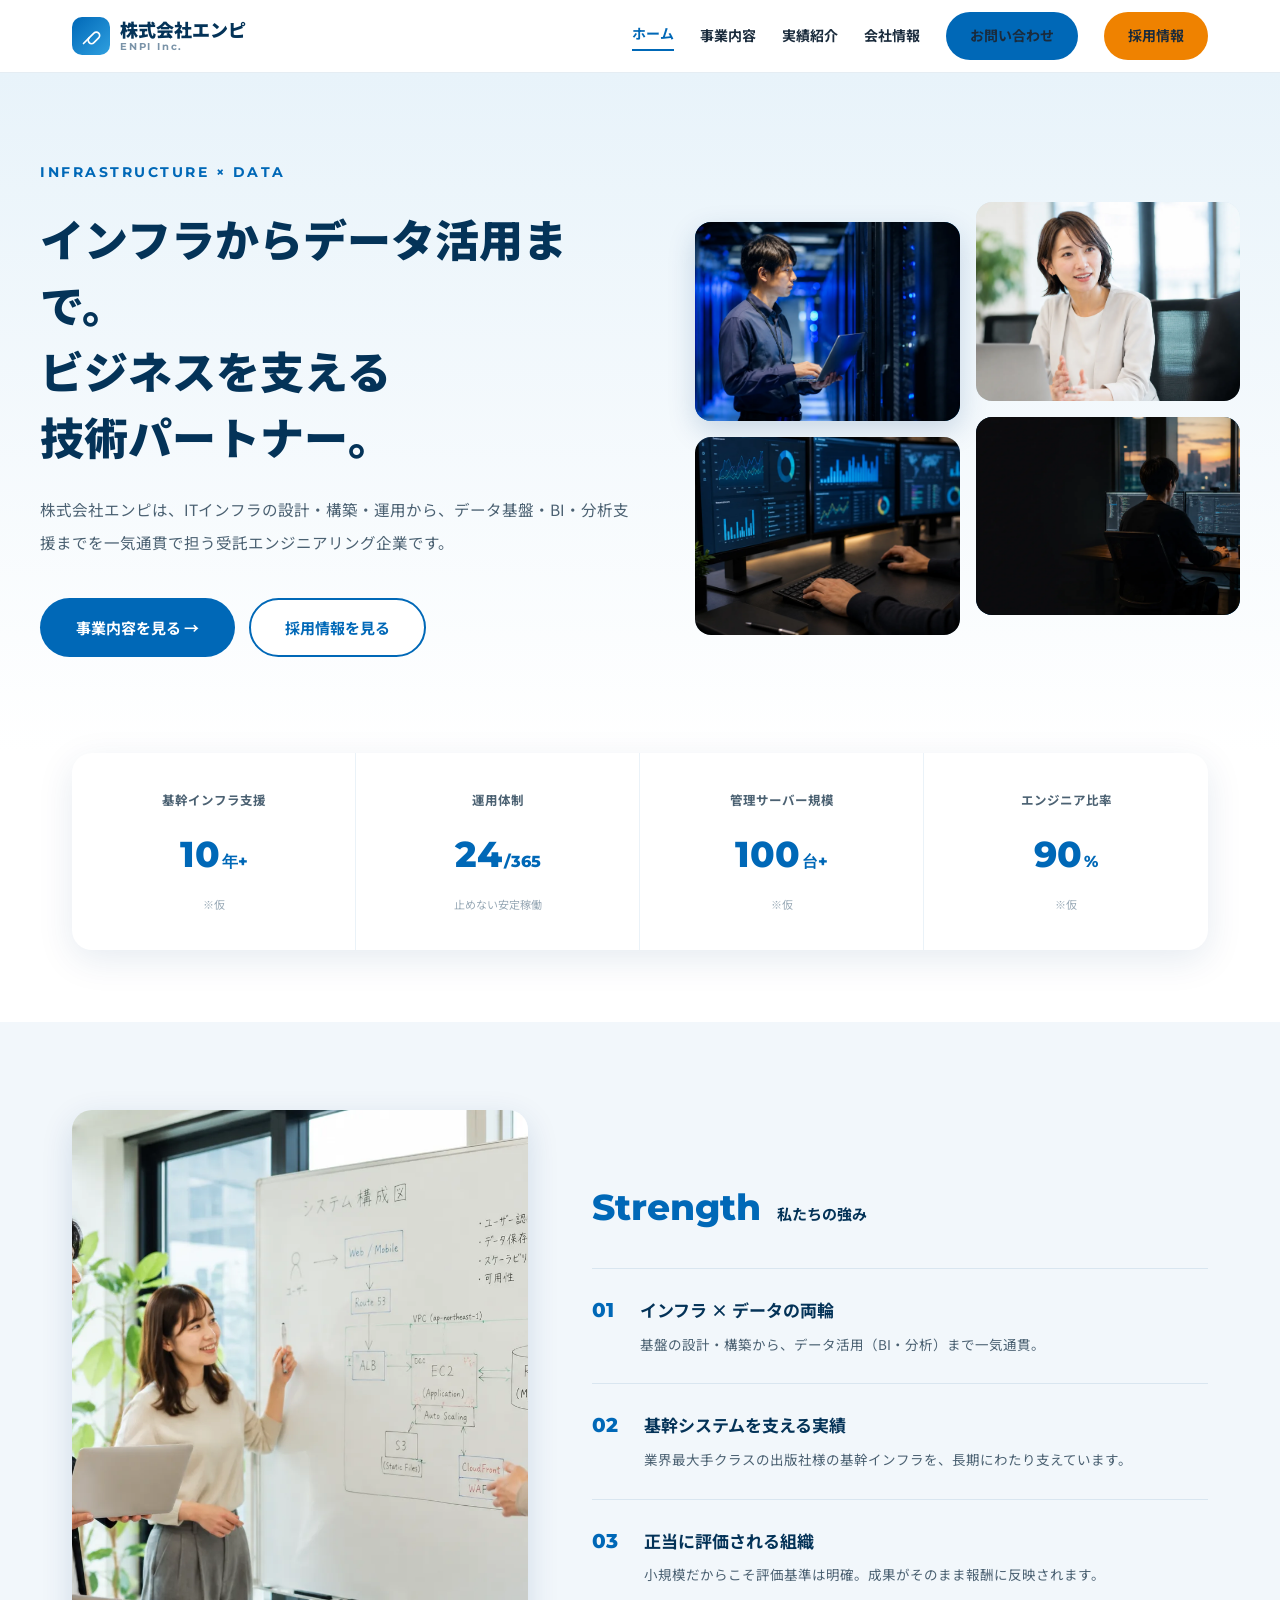
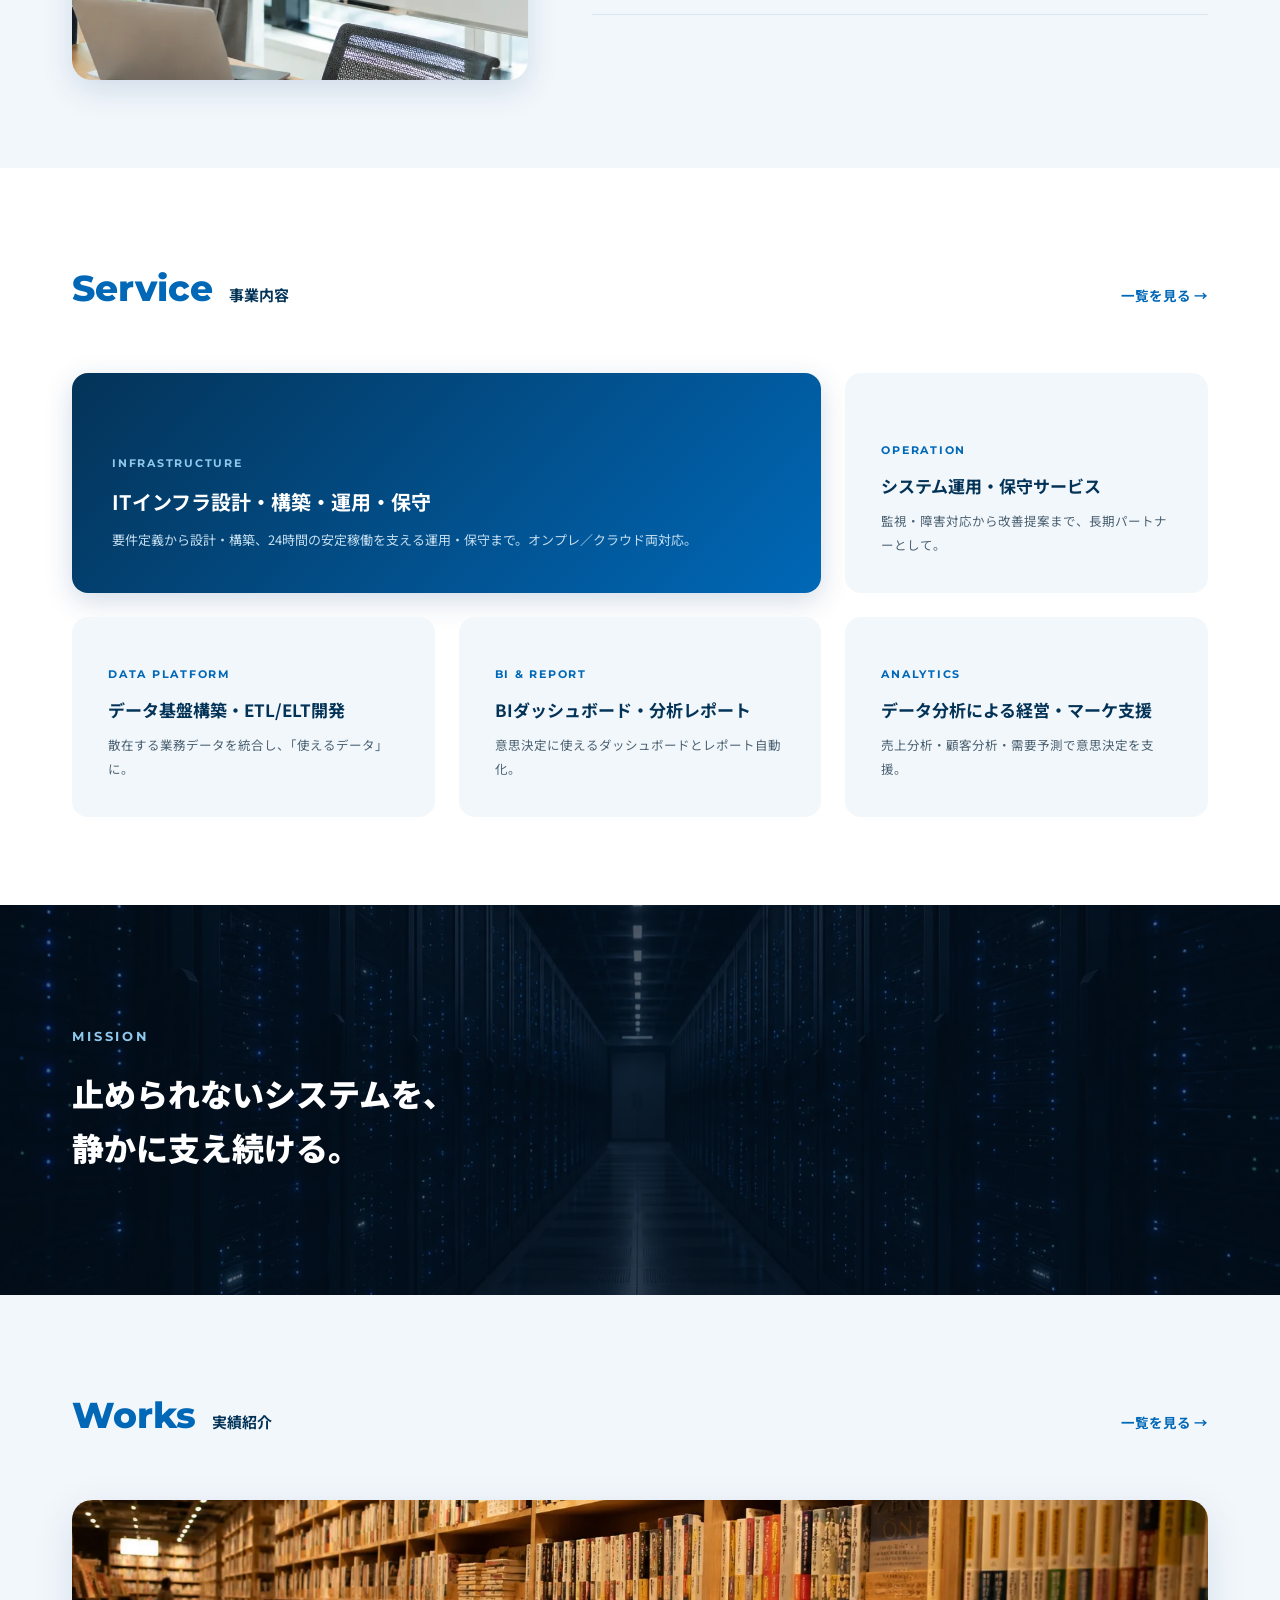
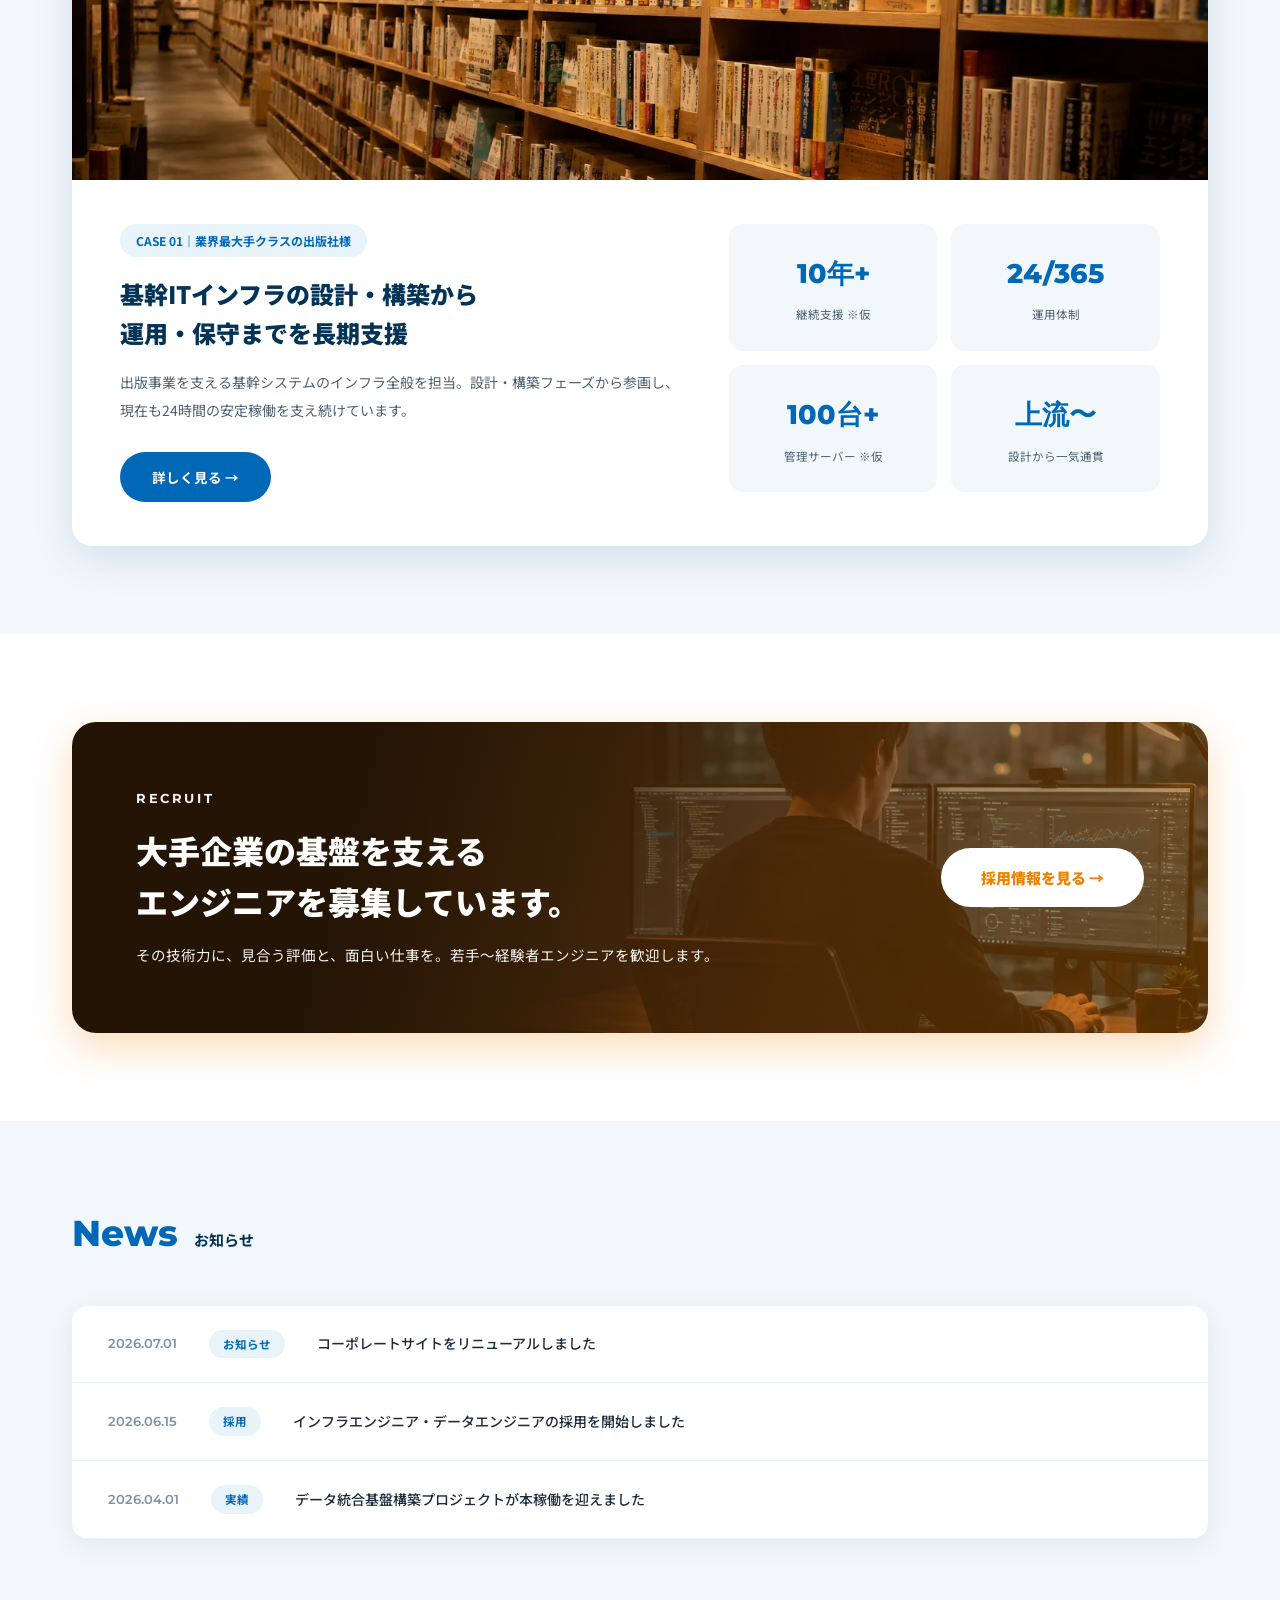
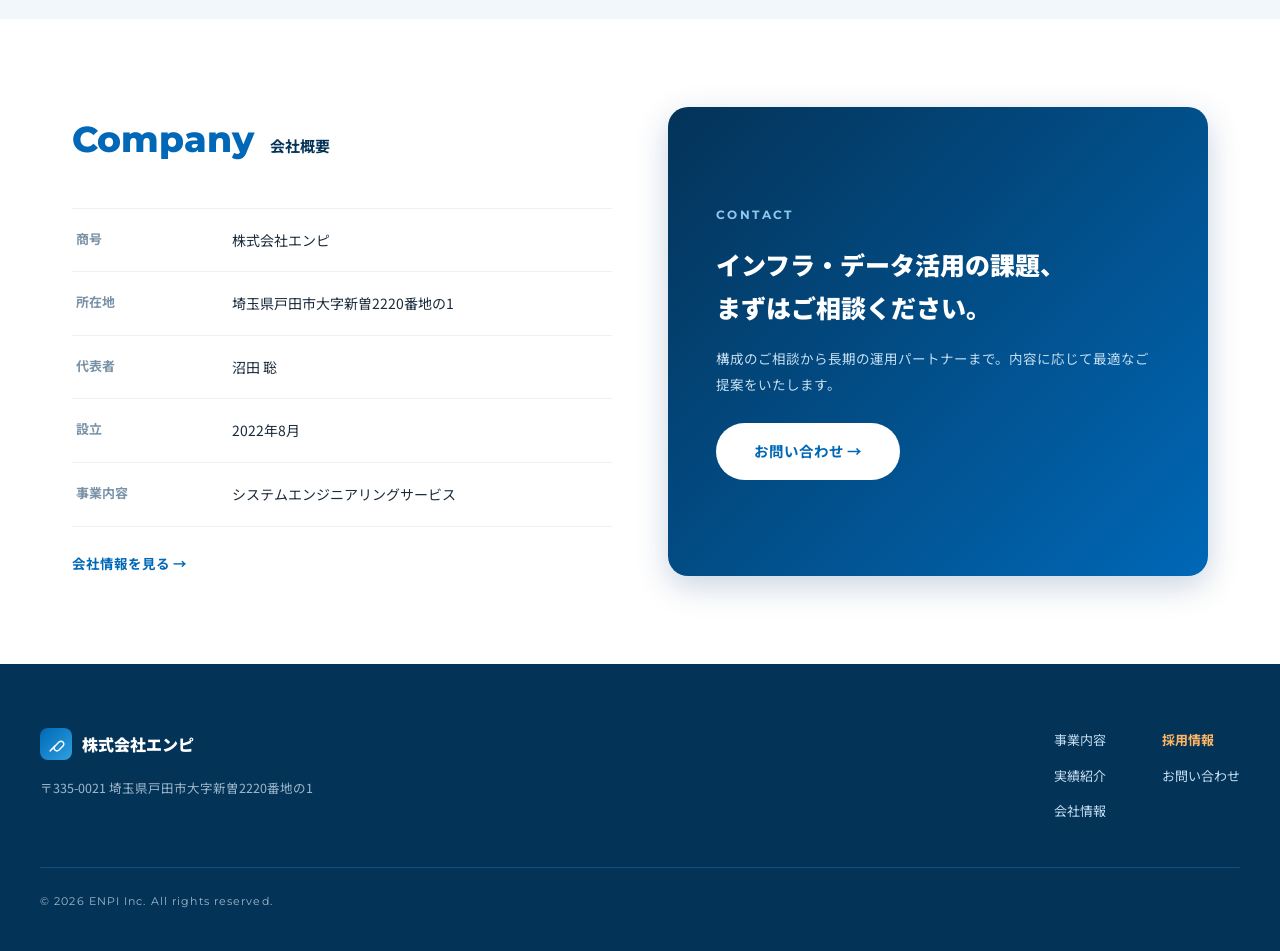
==== index.html @ b6f7d5bb "Add files via upload" ====
<!DOCTYPE html>
<html lang="ja">
<head>
<meta charset="UTF-8">
<meta name="viewport" content="width=device-width, initial-scale=1">
<title>株式会社エンピ｜インフラからデータ活用まで。ビジネスを支える技術パートナー</title>
<meta name="description" content="株式会社エンピは、ITインフラの設計・構築・運用から、データ基盤・BI・分析支援までを一気通貫で担う受託エンジニアリング企業です。">
<link rel="preconnect" href="https://fonts.googleapis.com"><link rel="preconnect" href="https://fonts.gstatic.com" crossorigin>
<link href="https://fonts.googleapis.com/css2?family=Noto+Sans+JP:wght@400;500;700;900&family=Montserrat:wght@600;700;800&display=swap" rel="stylesheet">
<link rel="stylesheet" href="css/style.css">
</head>
<body>

<header class="site-header">
  <div class="container inner">
    <a class="brand" href="index.html">
      <span class="brand-mark"><svg viewBox="0 0 24 24" width="20" height="20" fill="none" stroke="currentColor" stroke-width="2" stroke-linecap="round" stroke-linejoin="round"><path d="M3 21l7-7"/><path d="M10 14l5.5-5.5a4 4 0 0 1 5.7 5.7L15.5 19.9a4 4 0 0 1-5.7-5.7z"/></svg></span>
      <span class="brand-name"><b>株式会社エンピ</b><small>ENPI Inc.</small></span>
    </a>
    <button class="nav-toggle" aria-label="メニュー"><svg viewBox="0 0 24 24" width="26" height="26" fill="none" stroke="currentColor" stroke-width="2" stroke-linecap="round"><path d="M4 7h16M4 12h16M4 17h16"/></svg></button>
    <nav class="gnav">
      <a class="is-current" href="index.html">ホーム</a>
      <a href="services.html">事業内容</a>
      <a href="works.html">実績紹介</a>
      <a href="company.html">会社情報</a>
      <a class="btn btn-blue" href="contact.html">お問い合わせ</a>
      <a class="btn btn-orange" href="recruit.html">採用情報</a>
    </nav>
  </div>
</header>

<section class="hero">
  <div class="container inner">
    <div>
      <p class="kicker">INFRASTRUCTURE × DATA</p>
      <h1>インフラからデータ活用まで。<br>ビジネスを支える<br>技術パートナー。</h1>
      <p class="lead">株式会社エンピは、ITインフラの設計・構築・運用から、データ基盤・BI・分析支援までを一気通貫で担う受託エンジニアリング企業です。</p>
      <div class="cta">
        <a class="btn btn-blue btn-lg" href="services.html">事業内容を見る →</a>
        <a class="btn btn-outline" href="recruit.html">採用情報を見る</a>
      </div>
    </div>
    <div class="hero-photos">
      <div class="ph ph-blue"><img src="asset/hero-infra.webp" alt="サーバールームでラックを点検するエンジニア"></div>
      <div class="ph ph-sky"><img src="asset/member-2.webp" alt="会議室で打ち合わせをするエンジニア"></div>
      <div class="ph ph-sky"><img src="asset/project-bi.webp" alt="複数モニターに表示されたBIダッシュボード"></div>
      <div class="ph ph-navy"><img src="asset/office-evening.webp" alt="夕方のオフィスで作業するエンジニア"></div>
    </div>
  </div>
</section>

<section style="padding-bottom:72px">
  <div class="container">
    <div class="stats-bar reveal">
      <div><p class="label">基幹インフラ支援</p><p class="value">10<small>年+</small></p><p class="sub">※仮</p></div>
      <div><p class="label">運用体制</p><p class="value">24<small>/365</small></p><p class="sub">止めない安定稼働</p></div>
      <div><p class="label">管理サーバー規模</p><p class="value">100<small>台+</small></p><p class="sub">※仮</p></div>
      <div><p class="label">エンジニア比率</p><p class="value">90<small>%</small></p><p class="sub">※仮</p></div>
    </div>
  </div>
</section>

<section class="sec sec-alt">
  <div class="container">
    <div class="strength-grid">
      <figure class="strength-photo reveal"><img src="asset/team-whiteboard.webp" alt="ホワイトボードの前でシステム構成を議論するエンジニアチーム"></figure>
      <div>
        <div class="sec-head"><span class="en">Strength</span><span class="ja">私たちの強み</span></div>
        <div class="strength-list">
          <div class="item reveal">
            <span class="n">01</span>
            <div><h3>インフラ × データの両輪</h3><p>基盤の設計・構築から、データ活用（BI・分析）まで一気通貫。</p></div>
          </div>
          <div class="item reveal">
            <span class="n">02</span>
            <div><h3>基幹システムを支える実績</h3><p>業界最大手クラスの出版社様の基幹インフラを、長期にわたり支えています。</p></div>
          </div>
          <div class="item reveal">
            <span class="n">03</span>
            <div><h3>正当に評価される組織</h3><p>小規模だからこそ評価基準は明確。成果がそのまま報酬に反映されます。</p></div>
          </div>
        </div>
      </div>
    </div>
  </div>
</section>

<section class="sec">
  <div class="container">
    <div class="sec-head-row">
      <div class="sec-head"><span class="en">Service</span><span class="ja">事業内容</span></div>
      <a class="more-link" href="services.html">一覧を見る →</a>
    </div>
    <div class="svc-tiles">
      <a class="svc-tile is-primary reveal" href="services.html#infra">
        <p class="en">INFRASTRUCTURE</p>
        <p class="ttl">ITインフラ設計・構築・運用・保守</p>
        <p class="desc">要件定義から設計・構築、24時間の安定稼働を支える運用・保守まで。オンプレ／クラウド両対応。</p>
      </a>
      <a class="svc-tile reveal" href="services.html#operation">
        <p class="en">OPERATION</p>
        <p class="ttl">システム運用・保守サービス</p>
        <p class="desc">監視・障害対応から改善提案まで、長期パートナーとして。</p>
      </a>
      <a class="svc-tile reveal" href="services.html#data">
        <p class="en">DATA PLATFORM</p>
        <p class="ttl">データ基盤構築・ETL/ELT開発</p>
        <p class="desc">散在する業務データを統合し、「使えるデータ」に。</p>
      </a>
      <a class="svc-tile reveal" href="services.html#bi">
        <p class="en">BI &amp; REPORT</p>
        <p class="ttl">BIダッシュボード・分析レポート</p>
        <p class="desc">意思決定に使えるダッシュボードとレポート自動化。</p>
      </a>
      <a class="svc-tile reveal" href="services.html#analytics">
        <p class="en">ANALYTICS</p>
        <p class="ttl">データ分析による経営・マーケ支援</p>
        <p class="desc">売上分析・顧客分析・需要予測で意思決定を支援。</p>
      </a>
    </div>
  </div>
</section>

<section class="img-band" style="background-image:linear-gradient(rgba(3,20,38,.6),rgba(3,20,38,.6)),url(asset/band-datacenter.webp)">
  <div class="container">
    <p class="en">MISSION</p>
    <h2>止められないシステムを、<br>静かに支え続ける。</h2>
  </div>
</section>

<section class="sec sec-alt">
  <div class="container">
    <div class="sec-head-row">
      <div class="sec-head"><span class="en">Works</span><span class="ja">実績紹介</span></div>
      <a class="more-link" href="works.html">一覧を見る →</a>
    </div>
    <div class="case-hero reveal" style="border-radius:20px">
      <div class="case-media"><img src="asset/works-publisher.webp" alt="書籍が並ぶ出版倉庫の棚"></div>
      <div class="body" style="grid-template-columns:1.3fr 1fr">
        <div>
          <span class="pill" style="margin-bottom:18px">CASE 01｜業界最大手クラスの出版社様</span>
          <h3 style="font-size:24px;font-weight:900;color:var(--navy);line-height:1.6;margin:0 0 16px">基幹ITインフラの設計・構築から<br>運用・保守までを長期支援</h3>
          <p style="font-size:14px;line-height:2;color:var(--gray);margin-bottom:28px">出版事業を支える基幹システムのインフラ全般を担当。設計・構築フェーズから参画し、現在も24時間の安定稼働を支え続けています。</p>
          <a class="btn btn-blue" href="works.html" style="padding:13px 32px">詳しく見る →</a>
        </div>
        <div class="mini-stats">
          <div><p class="v">10年+</p><p class="l">継続支援 ※仮</p></div>
          <div><p class="v">24/365</p><p class="l">運用体制</p></div>
          <div><p class="v">100台+</p><p class="l">管理サーバー ※仮</p></div>
          <div><p class="v">上流〜</p><p class="l">設計から一気通貫</p></div>
        </div>
      </div>
    </div>
  </div>
</section>

<section class="sec">
  <div class="container">
    <div class="recruit-banner reveal" style="background:linear-gradient(105deg,rgba(38,21,4,.9) 25%,rgba(122,64,8,.6) 65%,rgba(239,130,0,.35)),url(asset/office-evening.webp) center/cover no-repeat">
      <div style="position:relative">
        <p class="kicker">RECRUIT</p>
        <h2>大手企業の基盤を支える<br>エンジニアを募集しています。</h2>
        <p>その技術力に、見合う評価と、面白い仕事を。若手〜経験者エンジニアを歓迎します。</p>
      </div>
      <a class="btn btn-white-orange" href="recruit.html" style="position:relative;flex-shrink:0">採用情報を見る →</a>
    </div>
  </div>
</section>

<section class="sec sec-alt" style="padding:80px 0">
  <div class="container">
    <div class="sec-head" style="margin-bottom:40px"><span class="en">News</span><span class="ja">お知らせ</span></div>
    <div class="news-list reveal">
      <div class="row"><span class="date">2026.07.01</span><span class="cat">お知らせ</span><span class="ttl">コーポレートサイトをリニューアルしました</span></div>
      <div class="row"><span class="date">2026.06.15</span><span class="cat">採用</span><span class="ttl">インフラエンジニア・データエンジニアの採用を開始しました</span></div>
      <div class="row"><span class="date">2026.04.01</span><span class="cat">実績</span><span class="ttl">データ統合基盤構築プロジェクトが本稼働を迎えました</span></div>
    </div>
  </div>
</section>

<section class="sec">
  <div class="container company-grid" style="display:grid;grid-template-columns:1fr 1fr;gap:56px">
    <div>
      <div class="sec-head" style="margin-bottom:36px"><span class="en">Company</span><span class="ja">会社概要</span></div>
      <dl class="def-table" style="margin:0">
        <div class="row"><dt>商号</dt><dd>株式会社エンピ</dd></div>
        <div class="row"><dt>所在地</dt><dd>埼玉県戸田市大字新曽2220番地の1</dd></div>
        <div class="row"><dt>代表者</dt><dd>沼田 聡</dd></div>
        <div class="row"><dt>設立</dt><dd>2022年8月</dd></div>
        <div class="row"><dt>事業内容</dt><dd>システムエンジニアリングサービス</dd></div>
      </dl>
      <a class="more-link" href="company.html" style="display:inline-block;margin-top:24px">会社情報を見る →</a>
    </div>
    <div class="cta-blue" style="border-radius:20px;padding:56px 48px;display:flex;flex-direction:column;justify-content:center;align-items:flex-start;gap:18px">
      <p style="font-family:var(--en);font-size:12px;letter-spacing:.2em;font-weight:700;color:#8FC8EC">CONTACT</p>
      <h3 style="font-size:25px;font-weight:900;line-height:1.7">インフラ・データ活用の課題、<br>まずはご相談ください。</h3>
      <p style="font-size:13.5px;color:#C4DEF0;line-height:1.9">構成のご相談から長期の運用パートナーまで。内容に応じて最適なご提案をいたします。</p>
      <a class="btn btn-white" href="contact.html" style="margin-top:8px">お問い合わせ →</a>
    </div>
  </div>
</section>

<footer class="site-footer">
  <div class="container inner">
    <div class="top">
      <div>
        <a class="brand" href="index.html">
          <span class="brand-mark" style="width:32px;height:32px;border-radius:8px"><svg viewBox="0 0 24 24" width="17" height="17" fill="none" stroke="currentColor" stroke-width="2" stroke-linecap="round" stroke-linejoin="round"><path d="M3 21l7-7"/><path d="M10 14l5.5-5.5a4 4 0 0 1 5.7 5.7L15.5 19.9a4 4 0 0 1-5.7-5.7z"/></svg></span>
          <span class="brand-name"><b style="font-size:16px">株式会社エンピ</b></span>
        </a>
        <p class="addr">〒335-0021 埼玉県戸田市大字新曽2220番地の1</p>
      </div>
      <nav class="fnav">
        <div class="col">
          <a href="services.html">事業内容</a>
          <a href="works.html">実績紹介</a>
          <a href="company.html">会社情報</a>
        </div>
        <div class="col">
          <a class="recruit" href="recruit.html">採用情報</a>
          <a href="contact.html">お問い合わせ</a>
        </div>
      </nav>
    </div>
    <p class="copyright">© 2026 ENPI Inc. All rights reserved.</p>
  </div>
</footer>

<script src="js/main.js"></script>
</body>
</html>
---- css/style.css ----
@charset "UTF-8";
/* ENPI Corporate Site */
:root{
  --blue:#0068B7; --blue-hover:#1B7FCC; --sky:#E8F3FA; --sky2:#D6E9F6;
  --navy:#043358; --ink:#1A2B3C; --gray:#4B6172; --muted:#7A93A8; --faint:#98A9B6;
  --bg:#F2F7FB; --line:#EAF2F8; --orange:#EF8200; --orange-hover:#FF9820;
  --en:'Montserrat',sans-serif;
}
*{box-sizing:border-box}
body{margin:0;background:#fff;color:var(--ink);font-family:'Noto Sans JP',sans-serif;-webkit-font-smoothing:antialiased;line-height:1.8}
a{color:var(--blue);text-decoration:none;transition:.2s}
a:hover{color:#3390D5}
img{max-width:100%;display:block}
h1,h2,h3,p{margin:0}
.container{max-width:1200px;margin:0 auto;padding-left:32px;padding-right:32px}

/* Header */
.site-header{position:sticky;top:0;z-index:50;background:#fff;box-shadow:0 1px 0 #E5EDF3}
.site-header .inner{height:72px;display:flex;align-items:center;justify-content:space-between}
.brand{display:flex;align-items:center;gap:10px;color:var(--navy)}
.brand:hover{color:var(--navy)}
.brand-mark{width:38px;height:38px;border-radius:10px;background:linear-gradient(135deg,var(--blue),#2FA0E0);display:flex;align-items:center;justify-content:center;color:#fff;flex-shrink:0}
.brand-name{display:flex;flex-direction:column;line-height:1.2}
.brand-name b{font-weight:900;font-size:18px}
.brand-name small{font-family:var(--en);font-size:10px;color:var(--muted);letter-spacing:.18em;font-weight:700}
.gnav{display:flex;align-items:center;gap:26px}
.gnav a{color:var(--ink);font-size:14px;font-weight:700}
.gnav a:hover{color:var(--blue)}
.gnav a.is-current{color:var(--blue);border-bottom:2px solid var(--blue);padding-bottom:2px}
.btn{display:inline-block;font-weight:700;border-radius:999px;text-align:center;transition:.2s;cursor:pointer;border:none;font-family:inherit}
.btn-blue{background:var(--blue);color:#fff;font-size:13.5px;padding:11px 24px}
.btn-blue:hover{background:var(--blue-hover);color:#fff}
.btn-orange{background:var(--orange);color:#fff;font-size:13.5px;padding:11px 24px}
.btn-orange:hover{background:var(--orange-hover);color:#fff}
.btn-lg{font-size:15px;padding:16px 36px}
.btn-outline{background:#fff;border:2px solid var(--blue);color:var(--blue);font-size:15px;padding:14px 34px}
.btn-outline:hover{background:var(--sky);color:var(--blue)}
.btn-white{background:#fff;color:var(--blue);font-size:14.5px;padding:15px 38px}
.btn-white:hover{background:var(--sky);color:var(--blue)}
.btn-white-orange{background:#fff;color:var(--orange);font-weight:900;font-size:15px;padding:16px 40px}
.btn-white-orange:hover{background:#FFF4E6;color:var(--orange)}
.nav-toggle{display:none;background:none;border:none;cursor:pointer;padding:8px;color:var(--navy)}

/* Section heads */
.sec{padding:88px 0}
.sec-alt{background:var(--bg)}
.sec-head{display:flex;align-items:baseline;gap:16px;margin-bottom:52px}
.sec-head .en{font-family:var(--en);font-size:36px;font-weight:800;color:var(--blue)}
.sec-head .ja{font-size:15px;font-weight:700;color:var(--navy)}
.sec-head-row{display:flex;align-items:baseline;justify-content:space-between;margin-bottom:52px}
.sec-head-row .sec-head{margin-bottom:0}
.more-link{font-size:13.5px;font-weight:700}

/* Page title */
.page-title{background:linear-gradient(180deg,var(--sky),#fff);padding:72px 0 64px}
.page-title .head{display:flex;align-items:baseline;gap:18px;margin-bottom:18px}
.page-title .en{font-family:var(--en);font-size:44px;font-weight:800;color:var(--blue)}
.page-title .ja{font-size:16px;font-weight:700;color:var(--navy)}
.page-title .lead{font-size:15px;color:var(--gray);line-height:2;max-width:680px}

/* Cards & misc */
.card{background:#fff;border-radius:16px;padding:40px 34px;box-shadow:0 6px 24px rgba(0,60,120,.08)}
.card-icon{width:52px;height:52px;border-radius:14px;background:var(--sky);display:flex;align-items:center;justify-content:center;color:var(--blue);margin-bottom:22px}
.card h3{font-size:18px;font-weight:700;color:var(--navy);margin-bottom:12px}
.card p{font-size:14px;line-height:2;color:var(--gray)}
.tag{display:inline-block;font-size:12px;font-weight:600;background:var(--sky);color:var(--blue);padding:5px 14px;border-radius:999px}
.pill{display:inline-block;background:var(--sky);color:var(--blue);font-size:12px;font-weight:700;padding:6px 16px;border-radius:999px}
.grid-3{display:grid;grid-template-columns:repeat(3,1fr);gap:28px}
.grid-2{display:grid;grid-template-columns:1fr 1fr;gap:28px}
.note{font-size:12px;color:var(--muted)}

/* Hero (top) */
.hero{background:linear-gradient(180deg,var(--sky) 0%,#fff 100%);overflow:hidden}
.hero .inner{padding:88px 0 96px;display:grid;grid-template-columns:1.1fr 1fr;gap:56px;align-items:center}
.hero .kicker{font-family:var(--en);font-weight:700;font-size:14px;color:var(--blue);letter-spacing:.18em;margin-bottom:20px}
.hero h1{font-size:44px;line-height:1.5;font-weight:900;margin-bottom:24px;color:var(--navy)}
.hero .lead{font-size:15.5px;line-height:2.1;color:var(--gray);margin-bottom:40px}
.hero .cta{display:flex;gap:14px}
.hero-photos{display:grid;grid-template-columns:1fr 1fr;gap:16px}
.ph{border-radius:16px;display:flex;align-items:center;justify-content:center;font-family:var(--en);font-size:11px;letter-spacing:.14em;font-weight:700}
.hero-photos .ph{aspect-ratio:4/3}
.hero-photos .ph:nth-child(odd){transform:translateY(20px)}
.ph-blue{background:linear-gradient(135deg,var(--blue),#2FA0E0);color:#fff;box-shadow:0 10px 28px rgba(0,60,120,.18)}
.ph-navy{background:linear-gradient(135deg,var(--navy),var(--blue));color:#fff}
.ph-sky{background:var(--sky2);color:var(--gray)}

/* Strength (photo + numbered list) */
.strength-grid{display:grid;grid-template-columns:.85fr 1.15fr;gap:64px;align-items:center}
.strength-photo{margin:0;border-radius:20px;overflow:hidden;aspect-ratio:3.2/4;box-shadow:0 10px 32px rgba(0,60,120,.14)}
.strength-photo img{width:100%;height:100%;object-fit:cover}
.strength-grid .sec-head{margin-bottom:28px}
.strength-list .item{display:flex;gap:26px;padding:26px 0;border-top:1px solid #D9E6F0}
.strength-list .item:last-child{border-bottom:1px solid #D9E6F0}
.strength-list .n{font-family:var(--en);font-size:20px;font-weight:800;color:var(--blue);line-height:1.5;flex-shrink:0}
.strength-list h3{font-size:17px;font-weight:700;color:var(--navy);margin-bottom:6px}
.strength-list p{font-size:13.5px;line-height:1.9;color:var(--gray)}

/* Stats bar */
.stats-bar{background:#fff;border-radius:20px;box-shadow:0 10px 36px rgba(0,60,120,.10);display:grid;grid-template-columns:repeat(4,1fr);overflow:hidden}
.stats-bar>div{padding:36px 28px;text-align:center;border-right:1px solid var(--line)}
.stats-bar>div:last-child{border-right:none}
.stats-bar .label{font-size:12.5px;font-weight:700;color:var(--gray);margin-bottom:10px}
.stats-bar .value{font-family:var(--en);font-size:36px;font-weight:800;color:var(--blue)}
.stats-bar .value small{font-size:16px;margin-left:2px}
.stats-bar .sub{font-size:11px;color:var(--faint);margin-top:8px}

/* Service digest tiles */
.svc-tiles{display:grid;grid-template-columns:repeat(3,1fr);gap:24px}
.svc-tile{border-radius:16px;padding:36px;display:flex;flex-direction:column;justify-content:flex-end;min-height:200px;background:var(--bg);color:var(--navy);transition:.25s}
.svc-tile:hover{background:var(--sky);color:var(--navy);transform:translateY(-3px)}
.svc-tile .en{font-family:var(--en);font-size:11px;letter-spacing:.16em;font-weight:700;color:var(--blue);margin-bottom:10px}
.svc-tile .ttl{font-size:17px;font-weight:700;margin-bottom:8px}
.svc-tile .desc{font-size:12.5px;line-height:1.9;color:var(--gray)}
.svc-tile.is-primary{grid-column:span 2;min-height:220px;padding:40px;background:linear-gradient(135deg,var(--navy),var(--blue));color:#fff;box-shadow:0 8px 28px rgba(0,60,120,.18)}
.svc-tile.is-primary:hover{color:#fff}
.svc-tile.is-primary .en{color:#8FC8EC}
.svc-tile.is-primary .ttl{font-size:20px}
.svc-tile.is-primary .desc{font-size:13px;color:#C4DEF0}

/* Big banners / CTA */
.cta-band{border-radius:20px;padding:56px;display:flex;align-items:center;justify-content:space-between;gap:32px}
.cta-band h2{font-size:25px;font-weight:900;line-height:1.7}
.cta-blue{background:linear-gradient(135deg,var(--navy),var(--blue));color:#fff;box-shadow:0 10px 32px rgba(0,60,120,.22)}
.cta-orange{background:linear-gradient(120deg,var(--orange),#FFAA33);color:#fff;box-shadow:0 12px 36px rgba(239,130,0,.26)}
.recruit-banner{border-radius:24px;background:linear-gradient(120deg,var(--orange),#FFAA33);color:#fff;padding:64px;display:flex;align-items:center;justify-content:space-between;gap:48px;box-shadow:0 14px 40px rgba(239,130,0,.28);position:relative;overflow:hidden}
.recruit-banner .deco{position:absolute;border-radius:50%;background:rgba(255,255,255,.12)}
.recruit-banner .kicker{font-family:var(--en);font-size:13px;letter-spacing:.2em;font-weight:700;margin-bottom:14px}
.recruit-banner h2{font-size:32px;font-weight:900;margin-bottom:14px;line-height:1.6}
.recruit-banner p{font-size:14.5px;line-height:1.9;opacity:.95}

/* News */
.news-list{background:#fff;border-radius:16px;box-shadow:0 6px 24px rgba(0,60,120,.08);overflow:hidden}
.news-list .row{display:flex;gap:32px;align-items:center;padding:24px 36px;border-bottom:1px solid var(--line)}
.news-list .date{font-family:var(--en);font-size:13px;font-weight:600;color:var(--muted);flex-shrink:0}
.news-list .cat{font-size:11.5px;font-weight:700;color:var(--blue);background:var(--sky);padding:4px 14px;border-radius:999px;flex-shrink:0}
.news-list .ttl{font-size:14px;font-weight:500}

/* Definition table */
.def-table{border-top:1px solid var(--line)}
.def-table .row{display:grid;grid-template-columns:140px 1fr;gap:16px;padding:18px 4px;border-bottom:1px solid var(--line)}
.def-table .row dt{font-size:13px;color:var(--muted);font-weight:700;margin:0}
.def-table .row dd{font-size:14px;margin:0;line-height:1.9}
.def-card{background:#fff;border-radius:16px;box-shadow:0 6px 24px rgba(0,60,120,.08);overflow:hidden}
.def-card .row{display:grid;grid-template-columns:140px 1fr;gap:16px;padding:20px 28px;border-bottom:1px solid var(--line)}
.def-card .row:last-child{border-bottom:none}
.def-card dt{font-size:13px;color:var(--muted);font-weight:700;margin:0}
.def-card dd{font-size:14px;margin:0;line-height:1.9}

/* Service detail blocks */
.svc-block{background:#fff;border-radius:20px;box-shadow:0 8px 28px rgba(0,60,120,.08);overflow:hidden}
.svc-block+.svc-block{margin-top:44px}
.svc-block .head{padding:40px 48px;border-bottom:1px solid var(--line);display:flex;align-items:baseline;gap:22px}
.svc-block .num{font-family:var(--en);font-size:22px;font-weight:800;color:#8FC8EC;flex-shrink:0}
.svc-block .head h2{font-size:23px;font-weight:900;color:var(--navy);margin-bottom:8px}
.svc-block .head p{font-size:14px;color:var(--gray);line-height:1.9}
.svc-block .cols{display:grid;grid-template-columns:1fr 1fr}
.svc-block .col{padding:34px 48px}
.svc-block .col:first-child{border-right:1px solid var(--line)}
.svc-block .col-label{font-family:var(--en);font-size:11px;color:var(--blue);letter-spacing:.16em;font-weight:700;margin-bottom:16px}
.svc-block .checks{display:flex;flex-direction:column;gap:10px}
.svc-block .checks div{display:flex;gap:10px;align-items:baseline;font-size:13.5px;line-height:1.8}
.svc-block .checks span{color:var(--blue);font-weight:700}
.svc-block .scope{font-size:13.5px;line-height:2;color:var(--gray)}
.svc-block .foot{padding:24px 48px;background:#F8FBFD;border-top:1px solid var(--line);display:flex;align-items:center;justify-content:space-between;gap:24px;flex-wrap:wrap}
.svc-block .stack{display:flex;align-items:center;gap:10px;flex-wrap:wrap}
.svc-block .stack-label{font-family:var(--en);font-size:11px;color:var(--muted);letter-spacing:.14em;font-weight:700}
/* Layer diagram */
.layers{max-width:760px;margin:0 auto;display:flex;flex-direction:column;gap:10px}
.layers a{display:block;padding:20px 28px;text-align:center;border-radius:12px;font-size:15px;font-weight:700}
.layers .l-en{font-family:var(--en);font-size:11px;letter-spacing:.14em;margin-left:14px;font-weight:700}
.layer4{background:#8FC8EC;color:var(--navy)}.layer4:hover{background:#A8D6F2;color:var(--navy)}
.layer3{background:#4FA3DC;color:#fff}.layer3:hover{background:#6BB4E4;color:#fff}
.layer2{background:var(--blue);color:#fff}.layer2:hover{background:var(--blue-hover);color:#fff}
.layer1{background:var(--navy);color:#fff;padding-top:26px;padding-bottom:26px}.layer1:hover{background:#0A4A7C;color:#fff}
.layers .caption{font-size:12.5px;color:var(--muted);text-align:center;margin-top:16px}

/* Works */
.case-hero{background:#fff;border-radius:24px;box-shadow:0 12px 40px rgba(0,60,120,.12);overflow:hidden}
.case-hero .head{background:linear-gradient(135deg,var(--navy),var(--blue));color:#fff;padding:48px}
.case-hero .meta{display:flex;align-items:center;gap:16px;margin-bottom:20px;flex-wrap:wrap}
.case-hero .badge{background:#fff;color:var(--blue);font-family:var(--en);font-size:12px;font-weight:800;padding:6px 18px;border-radius:999px;letter-spacing:.1em}
.case-hero .meta span:last-child{font-size:13px;color:#C4DEF0}
.case-hero .head h2{font-size:29px;font-weight:900;line-height:1.6;max-width:800px}
.case-hero .cols3{display:grid;grid-template-columns:repeat(3,1fr);border-bottom:1px solid var(--line)}
.case-hero .cols3>div{padding:36px 40px;border-right:1px solid var(--line)}
.case-hero .cols3>div:last-child{border-right:none}
.case-hero .col-label{font-family:var(--en);font-size:11px;color:var(--blue);letter-spacing:.16em;font-weight:700;margin-bottom:14px}
.case-hero .cols3 p{font-size:13.5px;line-height:2}
.case-hero .body{display:grid;grid-template-columns:1fr 1fr;gap:48px;padding:44px 48px;align-items:start}
.mini-stats{display:grid;grid-template-columns:1fr 1fr;gap:14px}
.mini-stats>div{background:var(--bg);border-radius:14px;padding:26px;text-align:center}
.mini-stats .v{font-family:var(--en);font-size:27px;font-weight:800;color:var(--blue)}
.mini-stats .l{font-size:11.5px;color:var(--gray);margin-top:6px}
.quote{background:#F8FBFD;border-left:4px solid var(--blue);border-radius:0 12px 12px 0;padding:20px 24px}
.quote p:first-child{font-size:13.5px;line-height:2;color:var(--gray)}
.quote .who{font-size:12px;color:var(--faint);margin-top:10px}
.case-card{background:#fff;border-radius:20px;box-shadow:0 8px 28px rgba(0,60,120,.08);padding:44px}
.case-card .meta{display:flex;align-items:center;gap:14px;margin-bottom:22px}
.case-card .badge{background:var(--sky);color:var(--blue);font-family:var(--en);font-size:11px;font-weight:800;padding:6px 16px;border-radius:999px;letter-spacing:.1em}
.case-card .meta span:last-child{font-size:12.5px;color:var(--muted)}
.case-card h3{font-size:20px;font-weight:900;color:var(--navy);line-height:1.6;margin-bottom:16px}
.case-card p{font-size:13.5px;line-height:2;color:var(--gray);margin-bottom:24px}
.tags{display:flex;gap:8px;flex-wrap:wrap}

/* Company */
.philosophy{background:linear-gradient(135deg,var(--navy),var(--blue));color:#fff;text-align:center}
.philosophy .kicker{font-family:var(--en);font-size:12px;color:#8FC8EC;letter-spacing:.22em;font-weight:700;margin-bottom:20px}
.philosophy h2{font-family:var(--en);font-size:42px;font-weight:800;margin-bottom:20px;letter-spacing:.02em}
.philosophy p{font-size:15px;color:#C4DEF0;line-height:2.2;max-width:620px;margin:0 auto}

/* Recruit */
.r-hero{background:linear-gradient(120deg,#3A2410,#7A4A08 45%,var(--orange));color:#fff;position:relative;overflow:hidden}
.r-hero .inner{padding:96px 0 104px;position:relative;max-width:820px}
.r-hero .kicker{font-family:var(--en);font-size:13px;letter-spacing:.22em;font-weight:700;color:#FFD8A3;margin-bottom:22px}
.r-hero h1{font-size:46px;font-weight:900;line-height:1.55;margin-bottom:22px}
.r-hero .lead{font-size:15.5px;line-height:2.1;opacity:.95;margin-bottom:40px}
.reason-num{font-family:var(--en);font-size:38px;font-weight:800;color:#FFC98A;line-height:1;margin-bottom:16px}
/* Reasons (borderless columns) */
.reason-row{display:grid;grid-template-columns:repeat(3,1fr);gap:48px}
.reason-row .item{border-top:2px solid var(--orange);padding-top:24px}
.reason-row .reason-num{color:var(--orange);font-size:30px}
.reason-row h3{font-size:18px;font-weight:700;color:var(--navy);margin-bottom:10px}
.reason-row p{font-size:13.5px;line-height:2;color:var(--gray)}
.num-grid{display:grid;grid-template-columns:repeat(4,1fr);gap:20px}
/* Plain stat grid (no card look) */
.num-plain{gap:0 44px}
.num-plain .num-card{background:none;box-shadow:none;border-radius:0;padding:26px 0 22px;text-align:left;border-top:1px solid #D9E6F0}
/* Project rows (alternating media) */
.proj-row{display:grid;grid-template-columns:1.05fr 1fr;gap:56px;align-items:center}
.proj-row+.proj-row{margin-top:72px}
.proj-row figure{margin:0;border-radius:18px;overflow:hidden;aspect-ratio:16/10;box-shadow:0 10px 30px rgba(0,60,120,.14)}
.proj-row img{width:100%;height:100%;object-fit:cover}
.proj-row.is-flip figure{order:2}
.proj-row .pill{margin-bottom:16px}
.proj-row h3{font-size:21px;font-weight:900;color:var(--navy);line-height:1.6;margin-bottom:14px}
.proj-row .body>p{font-size:14px;line-height:2;color:var(--gray)}
.proj-row .spec{font-size:12.5px;color:var(--muted);border-top:1px solid var(--line);padding-top:14px;margin-top:20px}
/* Plain headings */
.plain-h{font-size:16px;font-weight:700;color:var(--navy);margin-bottom:16px;padding-left:12px;border-left:3px solid var(--blue)}
.plain-p{font-size:13.5px;line-height:2;color:var(--gray)}
.num-card{background:#fff;border-radius:16px;padding:32px 24px;text-align:center;box-shadow:0 6px 24px rgba(0,60,120,.08)}
.num-card .v{font-family:var(--en);font-size:34px;font-weight:800;color:var(--blue)}
.num-card .v small{font-size:15px}
.num-card .l{font-size:12.5px;font-weight:700;color:var(--gray);margin-top:8px}
.num-card .sub{font-size:10.5px;color:var(--faint);margin-top:4px}
.iv-card{background:#fff;border-radius:20px;box-shadow:0 8px 28px rgba(0,60,120,.08);overflow:hidden}
.iv-card .photo{aspect-ratio:16/9;background:var(--sky2);display:flex;align-items:center;justify-content:center;font-family:var(--en);font-size:11px;letter-spacing:.12em;font-weight:700;color:var(--gray)}
.iv-card .body{padding:34px 36px}
.iv-card .role{font-size:12px;font-weight:700;color:var(--blue);margin-bottom:8px}
.iv-card h3{font-size:19px;font-weight:900;color:var(--navy);line-height:1.7;margin-bottom:14px}
.iv-card p{font-size:13.5px;line-height:2;color:var(--gray)}
.iv-card .name{font-size:12.5px;color:var(--faint);margin-top:16px}
/* Career steps */
.steps{display:flex;align-items:stretch;gap:0}
.step{flex:1;background:#fff;border-radius:14px;padding:26px 22px;box-shadow:0 6px 20px rgba(0,60,120,.08);text-align:center}
.step .n{font-family:var(--en);font-size:12px;font-weight:800;color:var(--blue);letter-spacing:.14em;margin-bottom:8px}
.step .t{font-size:15px;font-weight:700;color:var(--navy)}
.step .d{font-size:12px;color:var(--gray);margin-top:8px;line-height:1.8}
.step-arrow{display:flex;align-items:center;padding:0 12px;color:#8FC8EC;font-size:22px;font-weight:700}
/* Tabs */
.tabs{display:flex;gap:10px;margin-bottom:0}
.tab-btn{font-family:inherit;font-size:14.5px;font-weight:700;padding:16px 32px;border:none;border-radius:14px 14px 0 0;background:var(--sky2);color:var(--gray);cursor:pointer;transition:.2s}
.tab-btn.is-active{background:#fff;color:var(--blue);box-shadow:0 -6px 18px rgba(0,60,120,.06)}
.tab-panel{display:none;background:#fff;border-radius:0 20px 20px 20px;box-shadow:0 10px 32px rgba(0,60,120,.08);padding:8px 0}
.tab-panel.is-active{display:block}
/* FAQ */
.faq{background:#fff;border-radius:16px;box-shadow:0 6px 24px rgba(0,60,120,.08);overflow:hidden}
.faq-item{border-bottom:1px solid var(--line)}
.faq-item:last-child{border-bottom:none}
.faq-q{width:100%;display:flex;align-items:center;gap:18px;padding:22px 32px;background:none;border:none;font-family:inherit;font-size:14.5px;font-weight:700;color:var(--navy);text-align:left;cursor:pointer}
.faq-q .mark{font-family:var(--en);font-weight:800;color:var(--blue);flex-shrink:0}
.faq-q .chev{margin-left:auto;color:var(--muted);transition:.25s;flex-shrink:0}
.faq-item.is-open .faq-q .chev{transform:rotate(180deg)}
.faq-a{max-height:0;overflow:hidden;transition:max-height .3s ease}
.faq-a .in{padding:0 32px 24px 66px;font-size:13.5px;line-height:2;color:var(--gray)}
/* Forms */
.form-card{background:#fff;border-radius:20px;box-shadow:0 10px 32px rgba(0,60,120,.10);padding:48px}
.form-row{margin-bottom:24px}
.form-row label{display:block;font-size:13.5px;font-weight:700;color:var(--navy);margin-bottom:8px}
.req{display:inline-block;background:var(--orange);color:#fff;font-size:10.5px;font-weight:700;padding:2px 8px;border-radius:4px;margin-left:8px;vertical-align:1px}
.opt{display:inline-block;background:#C6D4DE;color:#fff;font-size:10.5px;font-weight:700;padding:2px 8px;border-radius:4px;margin-left:8px;vertical-align:1px}
input[type=text],input[type=email],input[type=tel],select,textarea{width:100%;font-family:inherit;font-size:14px;padding:13px 16px;border:1.5px solid #D5E2EC;border-radius:10px;background:#F8FBFD;color:var(--ink);transition:.2s}
input:focus,select:focus,textarea:focus{outline:none;border-color:var(--blue);background:#fff;box-shadow:0 0 0 3px rgba(0,104,183,.12)}
textarea{resize:vertical;min-height:140px}
.form-msg{display:none;background:#E8F7EE;border:1.5px solid #7BC89B;color:#1E6B40;border-radius:12px;padding:18px 24px;font-size:14px;font-weight:700;margin-bottom:24px}
.form-msg.is-visible{display:block}

/* Footer */
.site-footer{background:var(--navy);color:#9FB8CB}
.site-footer .inner{padding:64px 0 40px}
.site-footer .top{display:flex;justify-content:space-between;gap:48px;padding-bottom:44px;border-bottom:1px solid #12507E}
.site-footer .brand{color:#fff}
.site-footer .addr{font-size:12.5px;line-height:1.9;margin-top:16px}
.fnav{display:flex;gap:56px}
.fnav .col{display:flex;flex-direction:column;gap:12px}
.fnav a{color:#C4DEF0;font-size:13px}
.fnav a:hover{color:#fff}
.fnav a.recruit{color:#FFB763;font-weight:700}
.fnav a.recruit:hover{color:#FFD8A3}
.copyright{font-family:var(--en);font-size:11px;letter-spacing:.1em;margin-top:24px}

/* Photos */
.ph{position:relative;overflow:hidden}
.ph>img{position:absolute;inset:0;width:100%;height:100%;object-fit:cover}
.img-band{background-size:cover;background-position:center;color:#fff;padding:120px 0}
.img-band .en{font-family:var(--en);font-size:13px;letter-spacing:.22em;font-weight:700;color:#8FC8EC;margin-bottom:18px}
.img-band h2{font-size:32px;font-weight:900;line-height:1.7}
.case-media{height:280px}
.case-media img{width:100%;height:100%;object-fit:cover}
.card-img{width:100%;height:180px;object-fit:cover;border-radius:12px;margin-bottom:24px}
.iv-card .photo{overflow:hidden}
.iv-card .photo img{width:100%;height:100%;object-fit:cover;object-position:center 28%}

/* Reveal animation */
.reveal{opacity:0;transform:translateY(18px);transition:opacity .6s ease,transform .6s ease}
.reveal.is-visible{opacity:1;transform:translateY(0)}

/* Responsive */
@media(max-width:960px){
  .hero .inner{grid-template-columns:1fr;padding:56px 0 64px}
  .strength-grid{grid-template-columns:1fr;gap:40px}
  .strength-photo{aspect-ratio:16/10}
  .proj-row{grid-template-columns:1fr;gap:28px}
  .proj-row.is-flip figure{order:0}
  .proj-row+.proj-row{margin-top:56px}
  .reason-row{grid-template-columns:1fr;gap:32px}
  .grid-3,.grid-2,.svc-tiles,.num-grid{grid-template-columns:1fr 1fr}
  .svc-tile.is-primary{grid-column:span 2}
  .stats-bar{grid-template-columns:1fr 1fr}
  .stats-bar>div{border-bottom:1px solid var(--line)}
  .case-hero .cols3,.svc-block .cols,.case-hero .body{grid-template-columns:1fr}
  .svc-block .col:first-child{border-right:none;border-bottom:1px solid var(--line)}
  .cta-band,.recruit-banner{flex-direction:column;text-align:center;padding:44px 32px}
  .steps{flex-direction:column;gap:12px}
  .step-arrow{justify-content:center;transform:rotate(90deg);padding:0}
  .company-grid{grid-template-columns:1fr !important}
  .gnav{position:fixed;top:72px;right:0;left:0;background:#fff;flex-direction:column;align-items:stretch;padding:24px 32px;gap:18px;box-shadow:0 16px 32px rgba(0,60,120,.14);display:none}
  .gnav.is-open{display:flex}
  .nav-toggle{display:block}
}
@media(max-width:600px){
  .grid-3,.grid-2,.svc-tiles,.num-grid{grid-template-columns:1fr}
  .svc-tile.is-primary{grid-column:span 1}
  .hero h1{font-size:32px}
  .r-hero h1{font-size:32px}
  .page-title .en{font-size:34px}
  .container{padding-left:20px;padding-right:20px}
  .stats-bar{grid-template-columns:1fr}
  .form-card{padding:32px 24px}
}
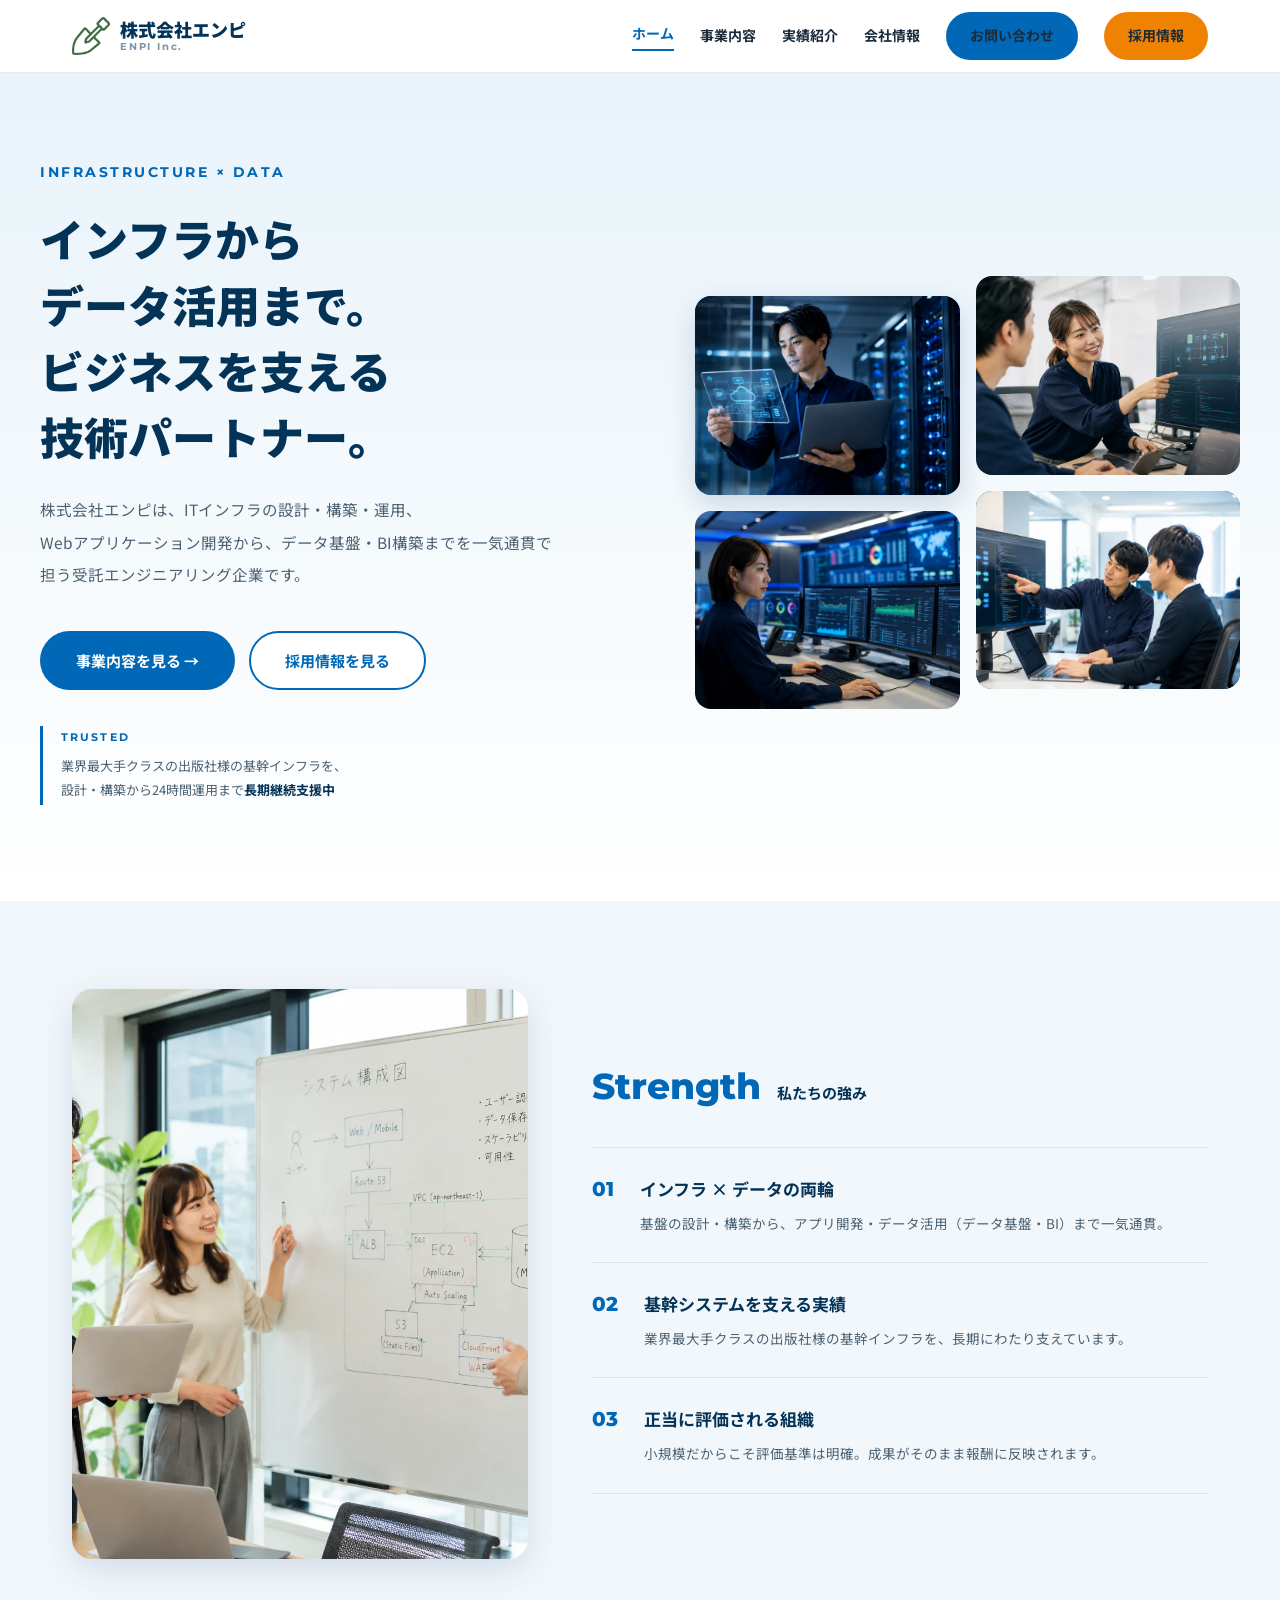
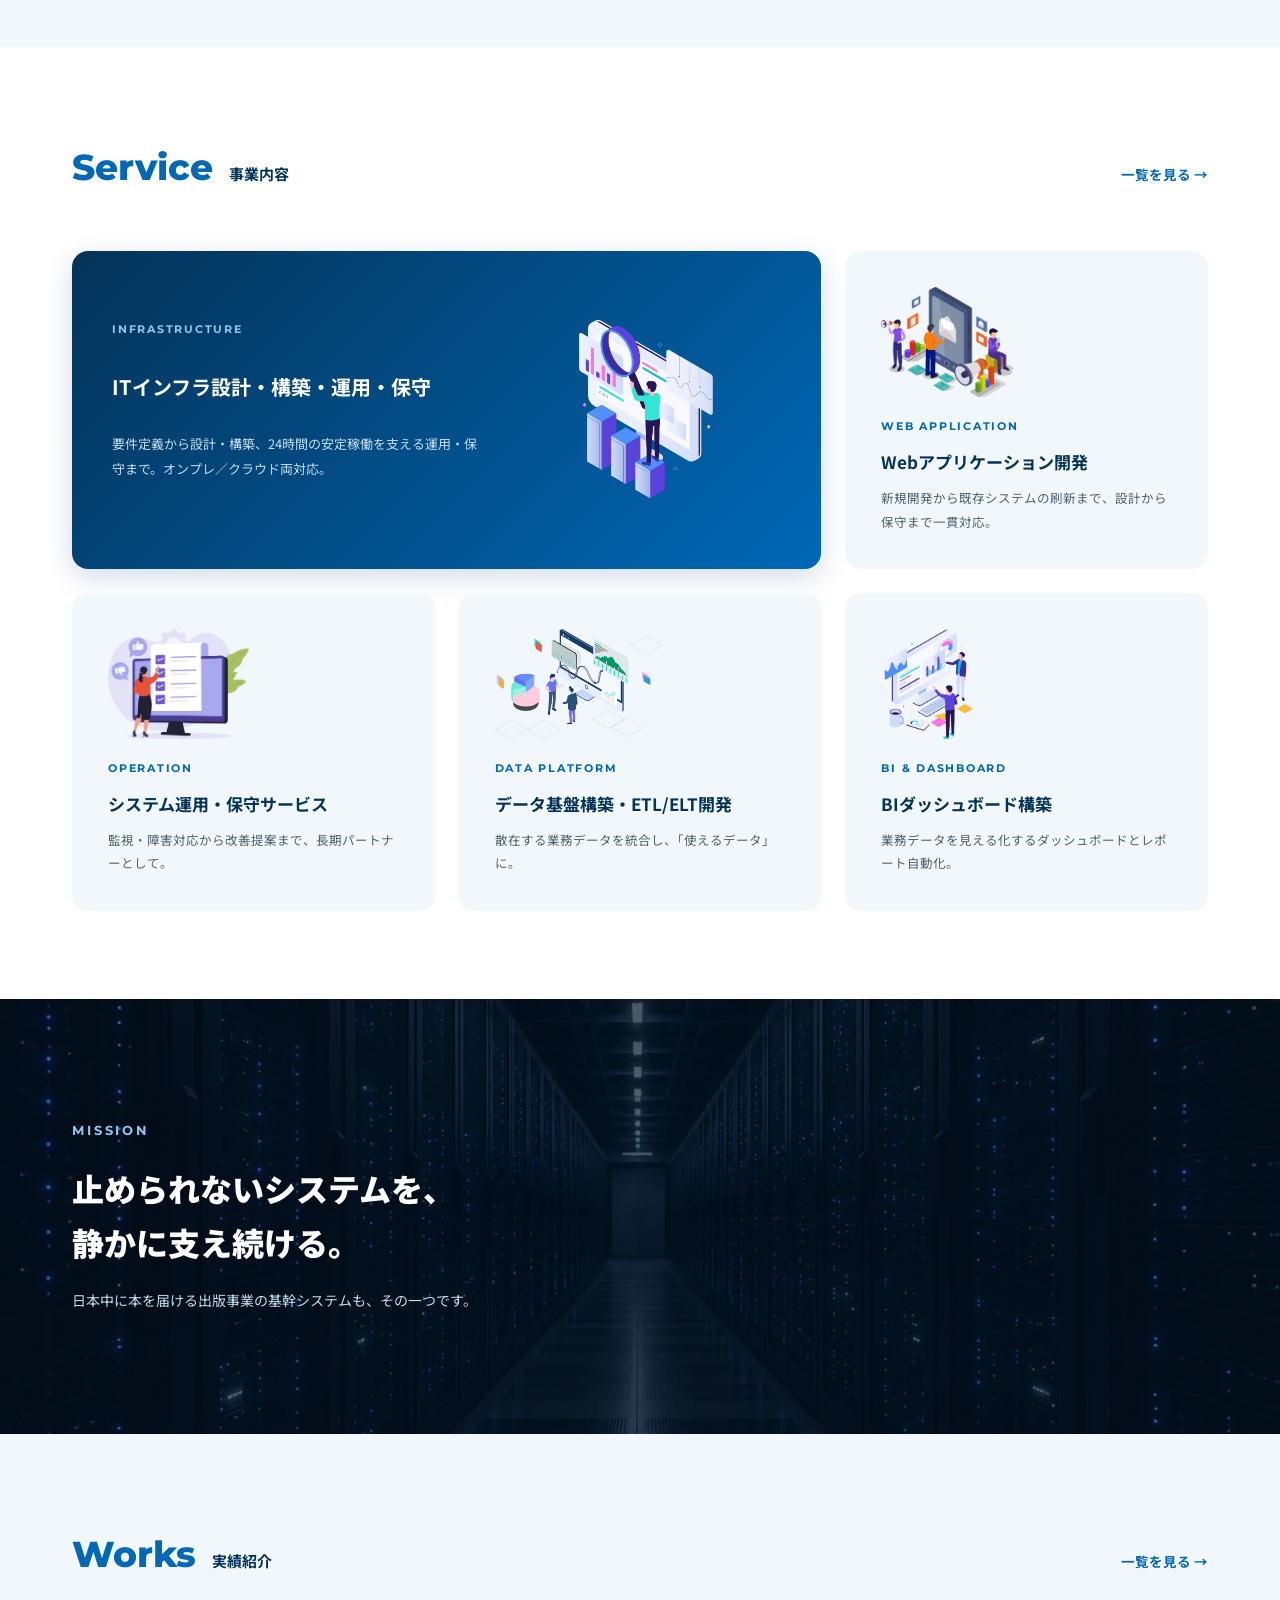
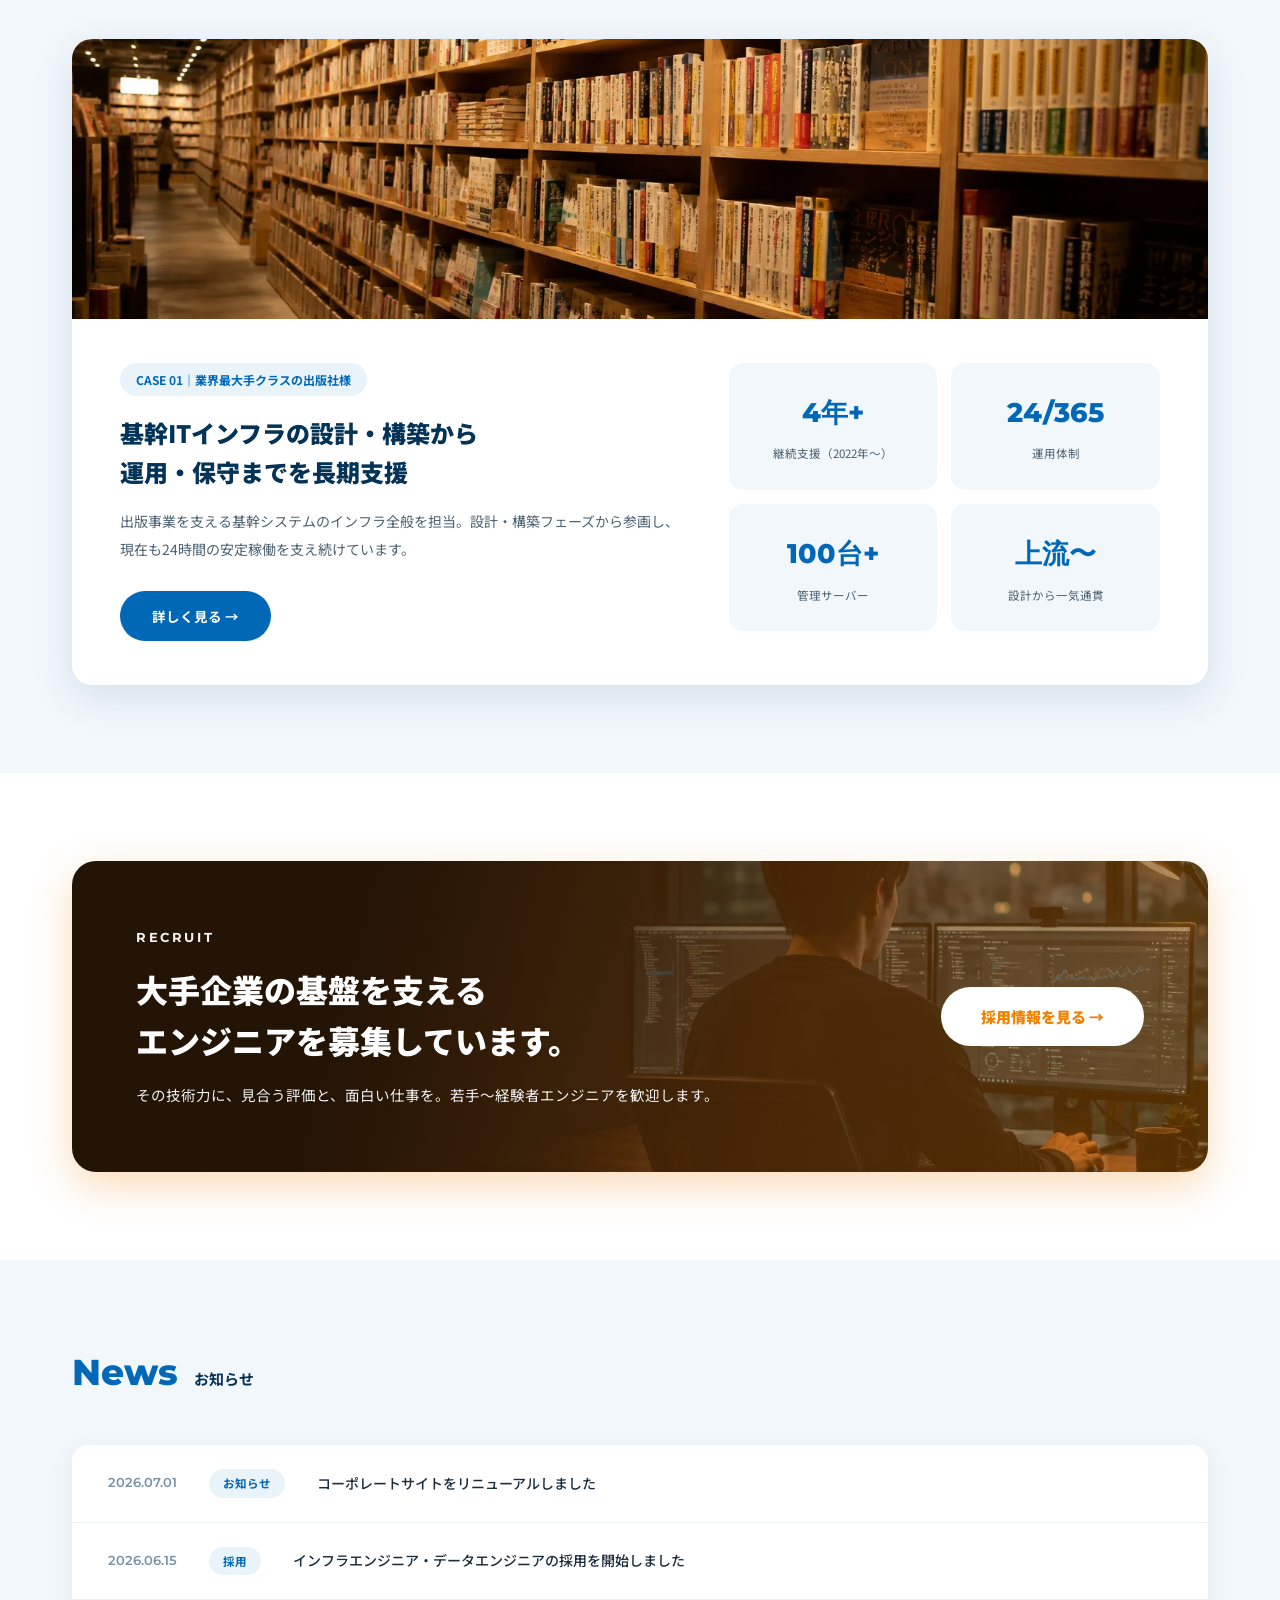
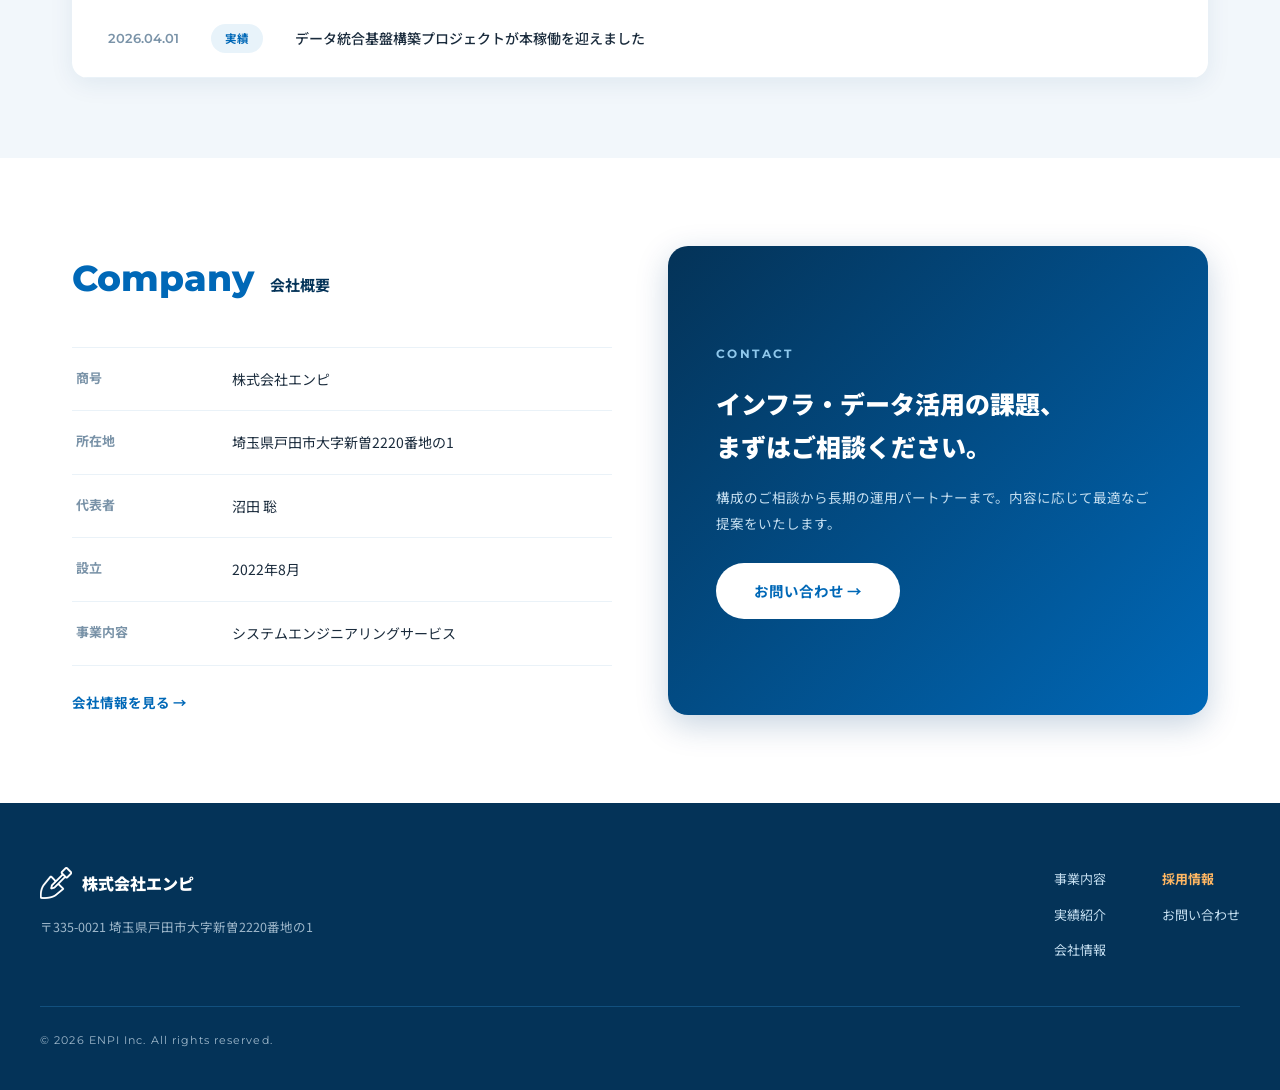
==== commit fd3131f9: "Add files via upload" ====
--- a/index.html
+++ b/index.html
@@ -4,9 +4,10 @@
 <meta charset="UTF-8">
 <meta name="viewport" content="width=device-width, initial-scale=1">
 <title>株式会社エンピ｜インフラからデータ活用まで。ビジネスを支える技術パートナー</title>
-<meta name="description" content="株式会社エンピは、ITインフラの設計・構築・運用から、データ基盤・BI・分析支援までを一気通貫で担う受託エンジニアリング企業です。">
+<meta name="description" content="株式会社エンピは、ITインフラの設計・構築・運用、Webアプリケーション開発から、データ基盤・BI構築までを一気通貫で担う受託エンジニアリング企業です。">
 <link rel="preconnect" href="https://fonts.googleapis.com"><link rel="preconnect" href="https://fonts.gstatic.com" crossorigin>
 <link href="https://fonts.googleapis.com/css2?family=Noto+Sans+JP:wght@400;500;700;900&family=Montserrat:wght@600;700;800&display=swap" rel="stylesheet">
+<link rel="icon" type="image/png" href="asset/logo.png">
 <link rel="stylesheet" href="css/style.css">
 </head>
 <body>
@@ -14,7 +15,7 @@
 <header class="site-header">
   <div class="container inner">
     <a class="brand" href="index.html">
-      <span class="brand-mark"><svg viewBox="0 0 24 24" width="20" height="20" fill="none" stroke="currentColor" stroke-width="2" stroke-linecap="round" stroke-linejoin="round"><path d="M3 21l7-7"/><path d="M10 14l5.5-5.5a4 4 0 0 1 5.7 5.7L15.5 19.9a4 4 0 0 1-5.7-5.7z"/></svg></span>
+      <span class="brand-mark"><img src="asset/logo.png" alt="株式会社エンピ ロゴ"></span>
       <span class="brand-name"><b>株式会社エンピ</b><small>ENPI Inc.</small></span>
     </a>
     <button class="nav-toggle" aria-label="メニュー"><svg viewBox="0 0 24 24" width="26" height="26" fill="none" stroke="currentColor" stroke-width="2" stroke-linecap="round"><path d="M4 7h16M4 12h16M4 17h16"/></svg></button>
@@ -34,28 +35,21 @@
     <div>
       <p class="kicker">INFRASTRUCTURE × DATA</p>
       <h1>インフラからデータ活用まで。<br>ビジネスを支える<br>技術パートナー。</h1>
-      <p class="lead">株式会社エンピは、ITインフラの設計・構築・運用から、データ基盤・BI・分析支援までを一気通貫で担う受託エンジニアリング企業です。</p>
+      <p class="lead">株式会社エンピは、ITインフラの設計・構築・運用、Webアプリケーション開発から、データ基盤・BI構築までを一気通貫で担う受託エンジニアリング企業です。</p>
       <div class="cta">
         <a class="btn btn-blue btn-lg" href="services.html">事業内容を見る →</a>
         <a class="btn btn-outline" href="recruit.html">採用情報を見る</a>
       </div>
+      <div class="hero-proof">
+        <p class="l">TRUSTED</p>
+        <p>業界最大手クラスの出版社様の基幹インフラを、<br>設計・構築から24時間運用まで<b>長期継続支援中</b></p>
+      </div>
     </div>
     <div class="hero-photos">
-      <div class="ph ph-blue"><img src="asset/hero-infra.webp" alt="サーバールームでラックを点検するエンジニア"></div>
-      <div class="ph ph-sky"><img src="asset/member-2.webp" alt="会議室で打ち合わせをするエンジニア"></div>
-      <div class="ph ph-sky"><img src="asset/project-bi.webp" alt="複数モニターに表示されたBIダッシュボード"></div>
-      <div class="ph ph-navy"><img src="asset/office-evening.webp" alt="夕方のオフィスで作業するエンジニア"></div>
-    </div>
-  </div>
-</section>
-
-<section style="padding-bottom:72px">
-  <div class="container">
-    <div class="stats-bar reveal">
-      <div><p class="label">基幹インフラ支援</p><p class="value">10<small>年+</small></p><p class="sub">※仮</p></div>
-      <div><p class="label">運用体制</p><p class="value">24<small>/365</small></p><p class="sub">止めない安定稼働</p></div>
-      <div><p class="label">管理サーバー規模</p><p class="value">100<small>台+</small></p><p class="sub">※仮</p></div>
-      <div><p class="label">エンジニア比率</p><p class="value">90<small>%</small></p><p class="sub">※仮</p></div>
+      <div class="ph ph-blue"><img src="asset/hero-1.webp" alt="サーバールームで点検作業をするエンジニア"></div>
+      <div class="ph ph-sky"><img src="asset/hero-2.webp" alt="モニターを指しながら議論するエンジニア"></div>
+      <div class="ph ph-sky"><img src="asset/hero-3.webp" alt="複数モニターで監視ダッシュボードを操作するエンジニア"></div>
+      <div class="ph ph-navy"><img src="asset/hero-4.webp" alt="画面を前に打ち合わせをするエンジニアチーム"></div>
     </div>
   </div>
 </section>
@@ -69,7 +63,7 @@
         <div class="strength-list">
           <div class="item reveal">
             <span class="n">01</span>
-            <div><h3>インフラ × データの両輪</h3><p>基盤の設計・構築から、データ活用（BI・分析）まで一気通貫。</p></div>
+            <div><h3>インフラ × データの両輪</h3><p>基盤の設計・構築から、アプリ開発・データ活用（データ基盤・BI）まで一気通貫。</p></div>
           </div>
           <div class="item reveal">
             <span class="n">02</span>
@@ -93,29 +87,34 @@
     </div>
     <div class="svc-tiles">
       <a class="svc-tile is-primary reveal" href="services.html#infra">
+        <img class="tile-illust" src="asset/svc-infra.webp" alt="">
         <p class="en">INFRASTRUCTURE</p>
         <p class="ttl">ITインフラ設計・構築・運用・保守</p>
         <p class="desc">要件定義から設計・構築、24時間の安定稼働を支える運用・保守まで。オンプレ／クラウド両対応。</p>
       </a>
+      <a class="svc-tile reveal" href="services.html#web">
+        <img class="tile-illust" src="asset/svc-web.webp" alt="">
+        <p class="en">WEB APPLICATION</p>
+        <p class="ttl">Webアプリケーション開発</p>
+        <p class="desc">新規開発から既存システムの刷新まで、設計から保守まで一貫対応。</p>
+      </a>
       <a class="svc-tile reveal" href="services.html#operation">
+        <img class="tile-illust" src="asset/svc-op.webp" alt="">
         <p class="en">OPERATION</p>
         <p class="ttl">システム運用・保守サービス</p>
         <p class="desc">監視・障害対応から改善提案まで、長期パートナーとして。</p>
       </a>
       <a class="svc-tile reveal" href="services.html#data">
+        <img class="tile-illust" src="asset/svc-data.webp" alt="">
         <p class="en">DATA PLATFORM</p>
         <p class="ttl">データ基盤構築・ETL/ELT開発</p>
         <p class="desc">散在する業務データを統合し、「使えるデータ」に。</p>
       </a>
       <a class="svc-tile reveal" href="services.html#bi">
-        <p class="en">BI &amp; REPORT</p>
-        <p class="ttl">BIダッシュボード・分析レポート</p>
-        <p class="desc">意思決定に使えるダッシュボードとレポート自動化。</p>
-      </a>
-      <a class="svc-tile reveal" href="services.html#analytics">
-        <p class="en">ANALYTICS</p>
-        <p class="ttl">データ分析による経営・マーケ支援</p>
-        <p class="desc">売上分析・顧客分析・需要予測で意思決定を支援。</p>
+        <img class="tile-illust" src="asset/svc-bi.webp" alt="">
+        <p class="en">BI &amp; DASHBOARD</p>
+        <p class="ttl">BIダッシュボード構築</p>
+        <p class="desc">業務データを見える化するダッシュボードとレポート自動化。</p>
       </a>
     </div>
   </div>
@@ -125,6 +124,7 @@
   <div class="container">
     <p class="en">MISSION</p>
     <h2>止められないシステムを、<br>静かに支え続ける。</h2>
+    <p class="sub">日本中に本を届ける出版事業の基幹システムも、その一つです。</p>
   </div>
 </section>
 
@@ -144,9 +144,9 @@
           <a class="btn btn-blue" href="works.html" style="padding:13px 32px">詳しく見る →</a>
         </div>
         <div class="mini-stats">
-          <div><p class="v">10年+</p><p class="l">継続支援 ※仮</p></div>
+          <div><p class="v">4年+</p><p class="l">継続支援（2022年〜）</p></div>
           <div><p class="v">24/365</p><p class="l">運用体制</p></div>
-          <div><p class="v">100台+</p><p class="l">管理サーバー ※仮</p></div>
+          <div><p class="v">100台+</p><p class="l">管理サーバー</p></div>
           <div><p class="v">上流〜</p><p class="l">設計から一気通貫</p></div>
         </div>
       </div>
@@ -205,7 +205,7 @@
     <div class="top">
       <div>
         <a class="brand" href="index.html">
-          <span class="brand-mark" style="width:32px;height:32px;border-radius:8px"><svg viewBox="0 0 24 24" width="17" height="17" fill="none" stroke="currentColor" stroke-width="2" stroke-linecap="round" stroke-linejoin="round"><path d="M3 21l7-7"/><path d="M10 14l5.5-5.5a4 4 0 0 1 5.7 5.7L15.5 19.9a4 4 0 0 1-5.7-5.7z"/></svg></span>
+          <span class="brand-mark" style="width:32px;height:32px"><img src="asset/logo-white.png" alt=""></span>
           <span class="brand-name"><b style="font-size:16px">株式会社エンピ</b></span>
         </a>
         <p class="addr">〒335-0021 埼玉県戸田市大字新曽2220番地の1</p>
--- a/css/style.css
+++ b/css/style.css
@@ -8,6 +8,9 @@
 }
 *{box-sizing:border-box}
 body{margin:0;background:#fff;color:var(--ink);font-family:'Noto Sans JP',sans-serif;-webkit-font-smoothing:antialiased;line-height:1.8}
+/* 改行の最適化：見出しは行のバランスを取り、日本語は文節単位で折り返す（対応ブラウザのみ） */
+h1,h2,h3{text-wrap:balance}
+h1,h2,h3,.lead{word-break:auto-phrase}
 a{color:var(--blue);text-decoration:none;transition:.2s}
 a:hover{color:#3390D5}
 img{max-width:100%;display:block}
@@ -19,7 +22,8 @@
 .site-header .inner{height:72px;display:flex;align-items:center;justify-content:space-between}
 .brand{display:flex;align-items:center;gap:10px;color:var(--navy)}
 .brand:hover{color:var(--navy)}
-.brand-mark{width:38px;height:38px;border-radius:10px;background:linear-gradient(135deg,var(--blue),#2FA0E0);display:flex;align-items:center;justify-content:center;color:#fff;flex-shrink:0}
+.brand-mark{width:38px;height:38px;display:flex;align-items:center;justify-content:center;flex-shrink:0}
+.brand-mark img{width:100%;height:100%;object-fit:contain}
 .brand-name{display:flex;flex-direction:column;line-height:1.2}
 .brand-name b{font-weight:900;font-size:18px}
 .brand-name small{font-family:var(--en);font-size:10px;color:var(--muted);letter-spacing:.18em;font-weight:700}
@@ -76,6 +80,12 @@
 .hero h1{font-size:44px;line-height:1.5;font-weight:900;margin-bottom:24px;color:var(--navy)}
 .hero .lead{font-size:15.5px;line-height:2.1;color:var(--gray);margin-bottom:40px}
 .hero .cta{display:flex;gap:14px}
+.hero-proof{margin-top:36px;border-left:3px solid var(--blue);padding:2px 0 2px 18px}
+.hero-proof .l{font-family:var(--en);font-size:10.5px;letter-spacing:.2em;font-weight:700;color:var(--blue);margin-bottom:6px}
+.hero-proof p{font-size:13px;line-height:1.9;color:var(--gray)}
+.hero-proof b{color:var(--navy)}
+.img-band .sub{margin-top:18px;font-size:14px;color:#C4DEF0;line-height:1.9}
+.svc-block .proof{margin-top:12px;font-size:12.5px;font-weight:700;color:var(--blue)}
 .hero-photos{display:grid;grid-template-columns:1fr 1fr;gap:16px}
 .ph{border-radius:16px;display:flex;align-items:center;justify-content:center;font-family:var(--en);font-size:11px;letter-spacing:.14em;font-weight:700}
 .hero-photos .ph{aspect-ratio:4/3}
@@ -111,7 +121,10 @@
 .svc-tile .en{font-family:var(--en);font-size:11px;letter-spacing:.16em;font-weight:700;color:var(--blue);margin-bottom:10px}
 .svc-tile .ttl{font-size:17px;font-weight:700;margin-bottom:8px}
 .svc-tile .desc{font-size:12.5px;line-height:1.9;color:var(--gray)}
-.svc-tile.is-primary{grid-column:span 2;min-height:220px;padding:40px;background:linear-gradient(135deg,var(--navy),var(--blue));color:#fff;box-shadow:0 8px 28px rgba(0,60,120,.18)}
+.tile-illust{width:100%;height:110px;object-fit:contain;object-position:left center;margin-bottom:20px}
+.svc-tile.is-primary{grid-column:span 2;min-height:220px;padding:40px;background:linear-gradient(135deg,var(--navy),var(--blue));color:#fff;box-shadow:0 8px 28px rgba(0,60,120,.18);display:grid;grid-template-columns:1.15fr .85fr;column-gap:32px;align-content:center}
+.svc-tile.is-primary .tile-illust{grid-column:2;grid-row:1/span 3;height:180px;margin:0;object-position:center}
+.svc-tile.is-primary .en,.svc-tile.is-primary .ttl,.svc-tile.is-primary .desc{grid-column:1}
 .svc-tile.is-primary:hover{color:#fff}
 .svc-tile.is-primary .en{color:#8FC8EC}
 .svc-tile.is-primary .ttl{font-size:20px}
@@ -145,6 +158,23 @@
 .def-card .row:last-child{border-bottom:none}
 .def-card dt{font-size:13px;color:var(--muted);font-weight:700;margin:0}
 .def-card dd{font-size:14px;margin:0;line-height:1.9}
+
+/* Service rows (compact) */
+.svc-row{display:grid;grid-template-columns:1fr 230px;column-gap:56px;align-items:center;padding:48px 0;border-top:1px solid #D9E6F0}
+.svc-row:last-of-type{border-bottom:1px solid #D9E6F0}
+.svc-row.is-flip{grid-template-columns:230px 1fr}
+.svc-row.is-flip .illust{order:-1}
+.svc-row .num{font-family:var(--en);font-size:12px;letter-spacing:.16em;font-weight:800;color:var(--blue);margin-bottom:10px}
+.svc-row h2{font-size:21px;font-weight:900;color:var(--navy);line-height:1.6;margin-bottom:12px}
+.svc-row .desc{font-size:14px;line-height:1.9;color:var(--gray)}
+.svc-row .proof{margin-top:10px;font-size:12.5px;font-weight:700;color:var(--blue)}
+.svc-row .lines{margin:20px 0 0;font-size:13px;line-height:1.9}
+.svc-row .lines div{display:flex;gap:16px;padding:7px 0}
+.svc-row .lines div+div{border-top:1px solid var(--line)}
+.svc-row .lines dt{flex-shrink:0;width:92px;font-weight:700;color:var(--navy)}
+.svc-row .lines dd{margin:0;color:var(--gray)}
+.svc-row .foot-line{display:flex;align-items:center;justify-content:space-between;gap:16px;flex-wrap:wrap;margin-top:20px}
+.svc-row .illust{width:100%;height:180px;object-fit:contain}
 
 /* Service detail blocks */
 .svc-block{background:#fff;border-radius:20px;box-shadow:0 8px 28px rgba(0,60,120,.08);overflow:hidden}
@@ -165,9 +195,19 @@
 .svc-block .stack{display:flex;align-items:center;gap:10px;flex-wrap:wrap}
 .svc-block .stack-label{font-family:var(--en);font-size:11px;color:var(--muted);letter-spacing:.14em;font-weight:700}
 /* Layer diagram */
-.layers{max-width:760px;margin:0 auto;display:flex;flex-direction:column;gap:10px}
-.layers a{display:block;padding:20px 28px;text-align:center;border-radius:12px;font-size:15px;font-weight:700}
-.layers .l-en{font-family:var(--en);font-size:11px;letter-spacing:.14em;margin-left:14px;font-weight:700}
+.layers-wrap{max-width:920px;margin:0 auto;display:grid;grid-template-columns:auto 1fr auto;column-gap:20px;align-items:stretch}
+.layers-flow{display:flex;flex-direction:column;align-items:center;justify-content:center;gap:12px}
+.layers-flow .txt{writing-mode:vertical-rl;font-size:12px;letter-spacing:.16em;font-weight:700;color:var(--muted)}
+.layers-flow .arr{color:var(--blue);font-size:22px;font-weight:700;line-height:1}
+.layers{display:flex;flex-direction:column;gap:10px}
+.layers a{display:flex;align-items:baseline;gap:14px;padding:18px 26px;border-radius:12px;font-weight:700}
+.layers .l-name{font-size:15px;flex-shrink:0}
+.layers .l-role{font-size:12px;font-weight:500;opacity:.85}
+.layers .l-en{font-family:var(--en);font-size:11px;letter-spacing:.14em;font-weight:700;margin-left:auto;flex-shrink:0}
+.layers-ops{display:flex;flex-direction:column;align-items:center;justify-content:center;gap:12px;padding:18px 14px;border:1.5px dashed var(--blue);border-radius:12px;background:var(--sky)}
+.layers-ops .l-name{writing-mode:vertical-rl;font-size:14px;font-weight:800;color:var(--navy);letter-spacing:.1em}
+.layers-ops .l-role{writing-mode:vertical-rl;font-size:11px;color:var(--gray)}
+.layers-wrap .caption{grid-column:1/-1}
 .layer4{background:#8FC8EC;color:var(--navy)}.layer4:hover{background:#A8D6F2;color:var(--navy)}
 .layer3{background:#4FA3DC;color:#fff}.layer3:hover{background:#6BB4E4;color:#fff}
 .layer2{background:var(--blue);color:#fff}.layer2:hover{background:var(--blue-hover);color:#fff}
@@ -329,6 +369,14 @@
   .stats-bar{grid-template-columns:1fr 1fr}
   .stats-bar>div{border-bottom:1px solid var(--line)}
   .case-hero .cols3,.svc-block .cols,.case-hero .body{grid-template-columns:1fr}
+  .svc-row,.svc-row.is-flip{grid-template-columns:1fr}
+  .svc-row .illust{height:130px;order:-1;margin-bottom:20px}
+  .layers-wrap{grid-template-columns:1fr;row-gap:12px}
+  .layers-flow{display:none}
+  .layers a{flex-wrap:wrap;row-gap:2px}
+  .layers .l-role{width:100%;order:3}
+  .layers-ops{flex-direction:row;padding:14px 18px}
+  .layers-ops .l-name,.layers-ops .l-role{writing-mode:horizontal-tb}
   .svc-block .col:first-child{border-right:none;border-bottom:1px solid var(--line)}
   .cta-band,.recruit-banner{flex-direction:column;text-align:center;padding:44px 32px}
   .steps{flex-direction:column;gap:12px}
@@ -339,8 +387,11 @@
   .nav-toggle{display:block}
 }
 @media(max-width:600px){
+  /* 狭い画面では装飾目的の手動改行を無効化し、自然な折り返しに任せる */
+  .hero h1 br,.hero-proof br,.img-band h2 br,.cta-band h2 br,.cta-blue h3 br,.recruit-banner h2 br,.r-hero h1 br,.iv-card h3 br,.case-hero h3 br,.br-pc{display:none}
   .grid-3,.grid-2,.svc-tiles,.num-grid{grid-template-columns:1fr}
-  .svc-tile.is-primary{grid-column:span 1}
+  .svc-tile.is-primary{grid-column:span 1;grid-template-columns:1fr}
+  .svc-tile.is-primary .tile-illust{grid-column:1;grid-row:auto;height:130px;margin-bottom:18px}
   .hero h1{font-size:32px}
   .r-hero h1{font-size:32px}
   .page-title .en{font-size:34px}
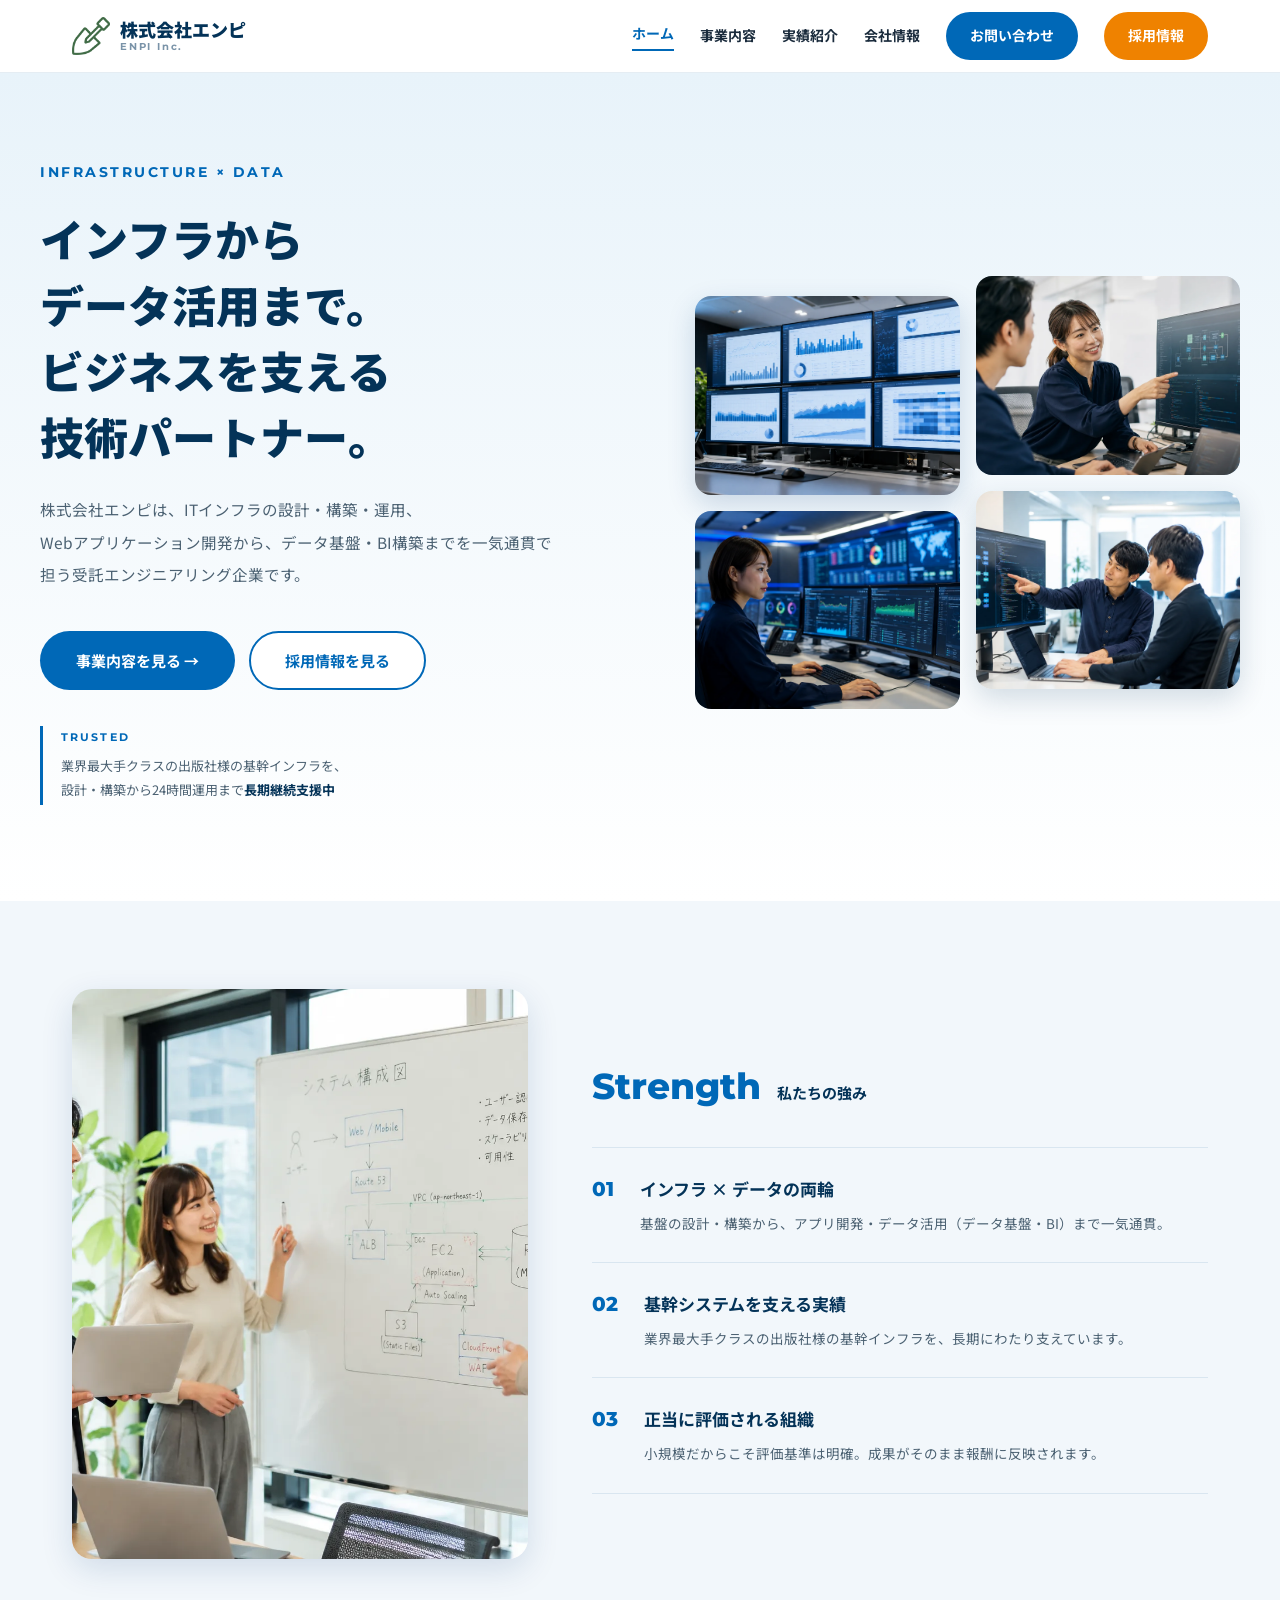
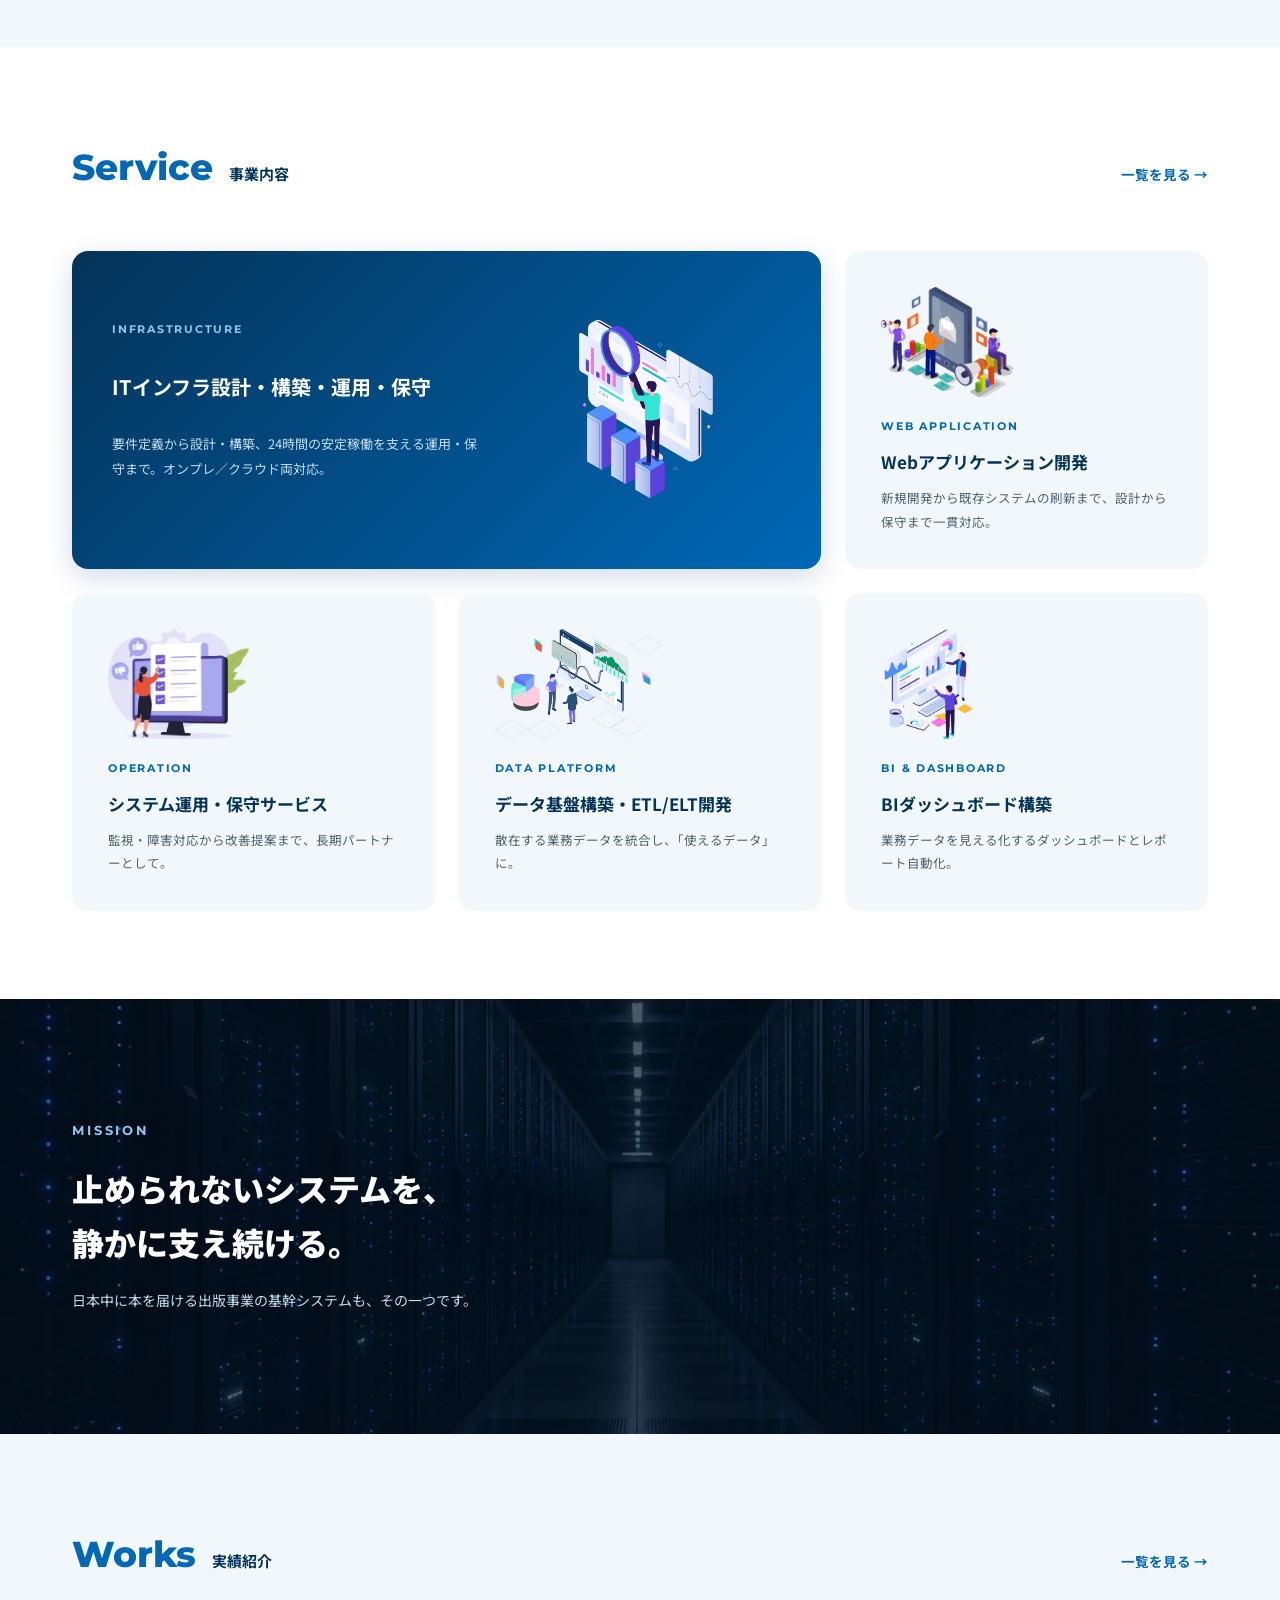
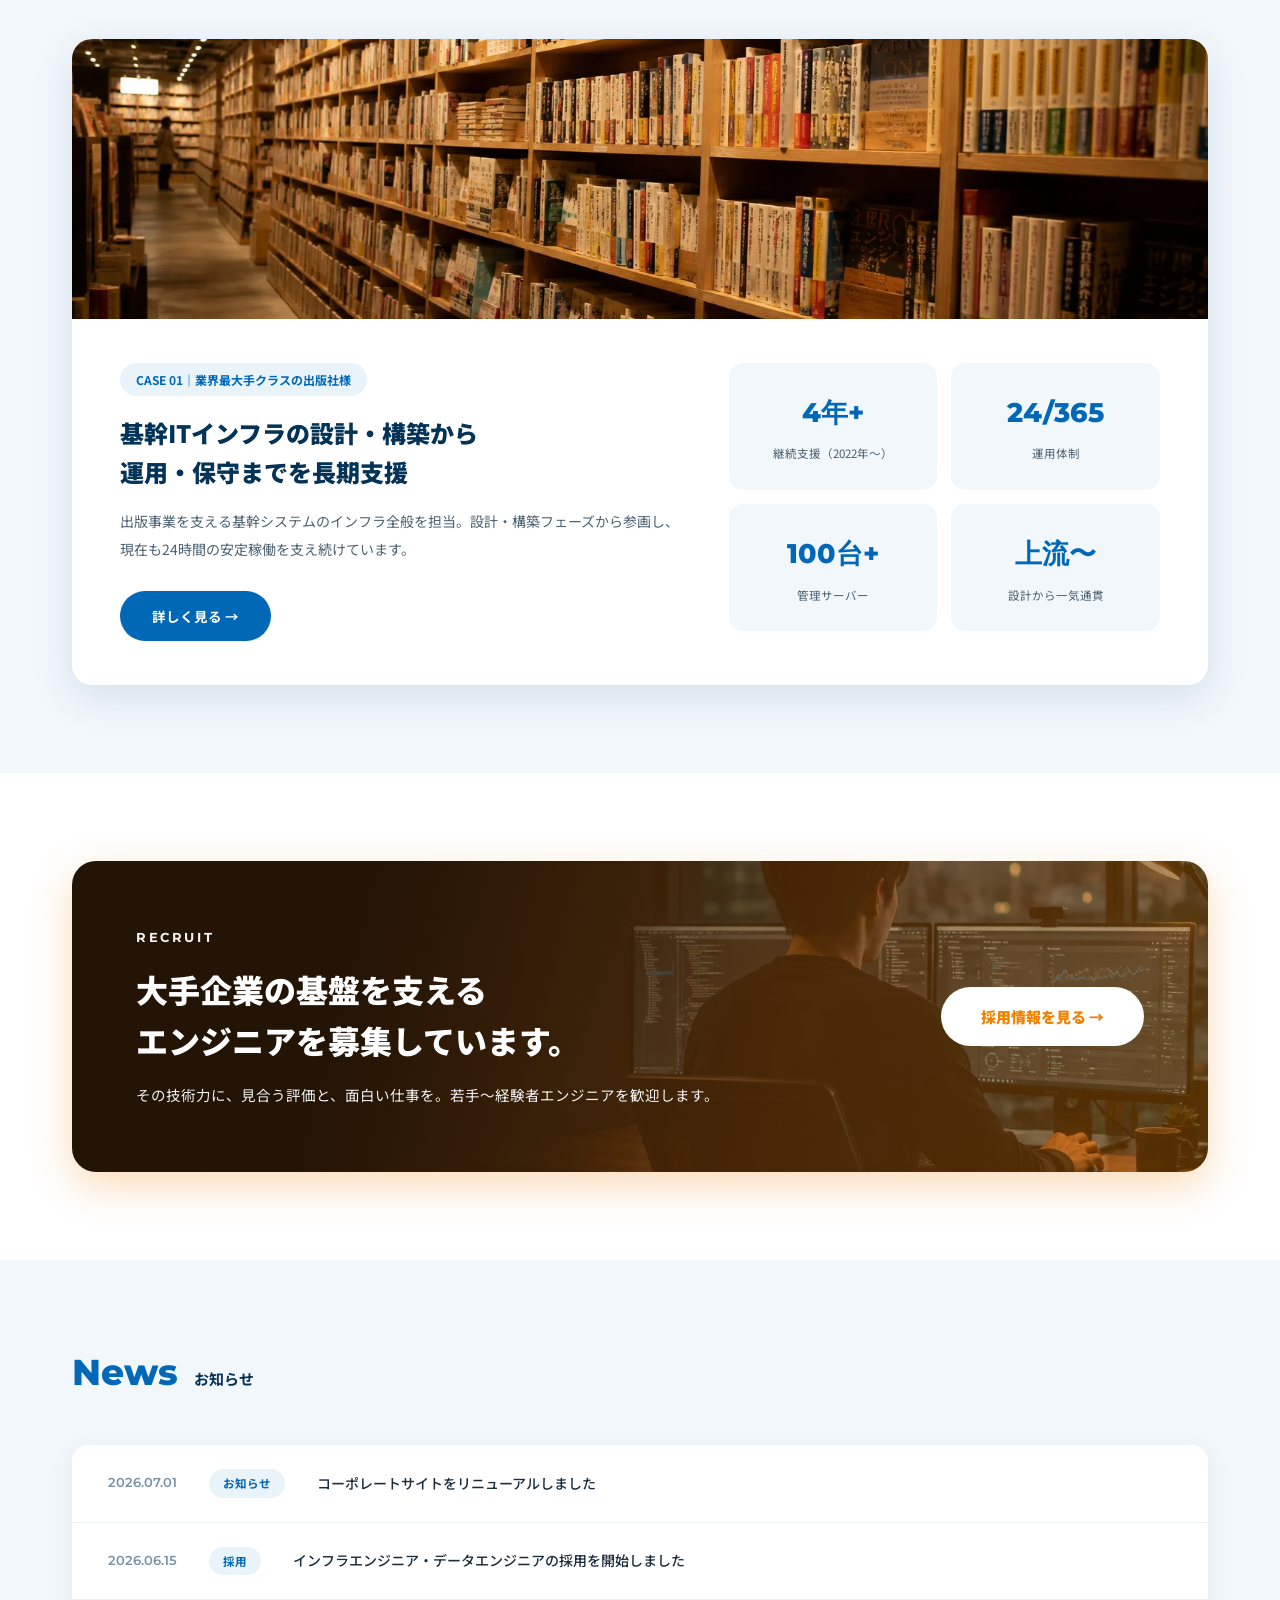
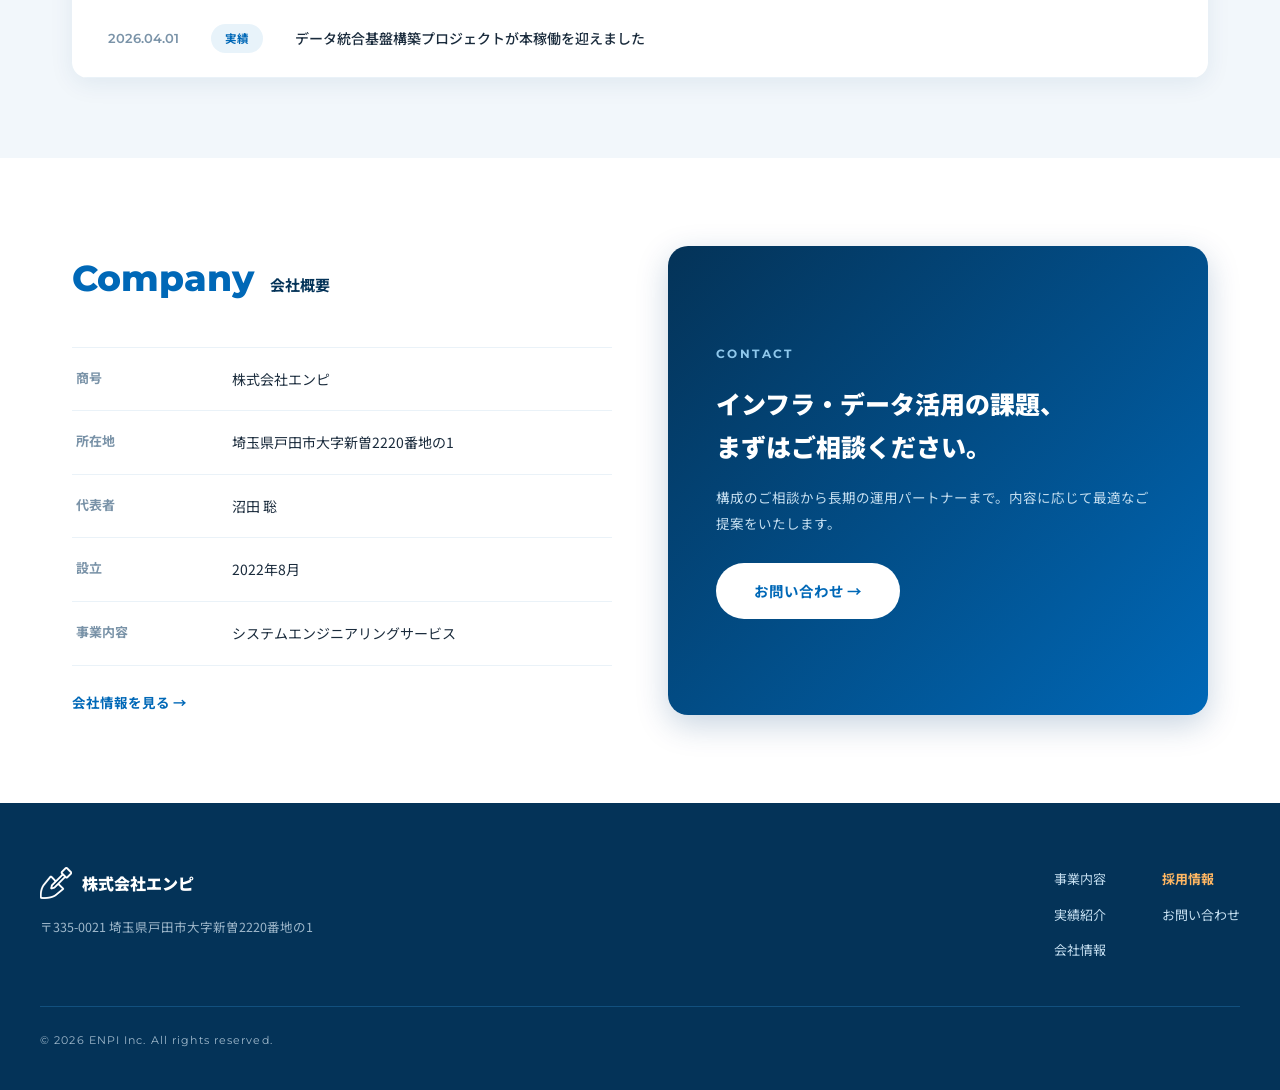
==== commit 413736bc: "Add files via upload" ====
--- a/index.html
+++ b/index.html
@@ -46,7 +46,7 @@
       </div>
     </div>
     <div class="hero-photos">
-      <div class="ph ph-blue"><img src="asset/hero-1.webp" alt="サーバールームで点検作業をするエンジニア"></div>
+      <div class="ph ph-blue"><img src="asset/hero-bi.webp" alt="複数モニターに表示されたBIダッシュボードとデータ分析画面"></div>
       <div class="ph ph-sky"><img src="asset/hero-2.webp" alt="モニターを指しながら議論するエンジニア"></div>
       <div class="ph ph-sky"><img src="asset/hero-3.webp" alt="複数モニターで監視ダッシュボードを操作するエンジニア"></div>
       <div class="ph ph-navy"><img src="asset/hero-4.webp" alt="画面を前に打ち合わせをするエンジニアチーム"></div>
@@ -136,7 +136,7 @@
     </div>
     <div class="case-hero reveal" style="border-radius:20px">
       <div class="case-media"><img src="asset/works-publisher.webp" alt="書籍が並ぶ出版倉庫の棚"></div>
-      <div class="body" style="grid-template-columns:1.3fr 1fr">
+      <div class="body case-index-body">
         <div>
           <span class="pill" style="margin-bottom:18px">CASE 01｜業界最大手クラスの出版社様</span>
           <h3 style="font-size:24px;font-weight:900;color:var(--navy);line-height:1.6;margin:0 0 16px">基幹ITインフラの設計・構築から<br>運用・保守までを長期支援</h3>
--- a/css/style.css
+++ b/css/style.css
@@ -31,6 +31,8 @@
 .gnav a{color:var(--ink);font-size:14px;font-weight:700}
 .gnav a:hover{color:var(--blue)}
 .gnav a.is-current{color:var(--blue);border-bottom:2px solid var(--blue);padding-bottom:2px}
+.gnav a.btn-blue,.gnav a.btn-orange{color:#fff}
+.gnav a.btn-blue:hover,.gnav a.btn-orange:hover{color:#fff}
 .btn{display:inline-block;font-weight:700;border-radius:999px;text-align:center;transition:.2s;cursor:pointer;border:none;font-family:inherit}
 .btn-blue{background:var(--blue);color:#fff;font-size:13.5px;padding:11px 24px}
 .btn-blue:hover{background:var(--blue-hover);color:#fff}
@@ -90,9 +92,9 @@
 .ph{border-radius:16px;display:flex;align-items:center;justify-content:center;font-family:var(--en);font-size:11px;letter-spacing:.14em;font-weight:700}
 .hero-photos .ph{aspect-ratio:4/3}
 .hero-photos .ph:nth-child(odd){transform:translateY(20px)}
-.ph-blue{background:linear-gradient(135deg,var(--blue),#2FA0E0);color:#fff;box-shadow:0 10px 28px rgba(0,60,120,.18)}
-.ph-navy{background:linear-gradient(135deg,var(--navy),var(--blue));color:#fff}
-.ph-sky{background:var(--sky2);color:var(--gray)}
+.ph-blue{box-shadow:0 10px 28px rgba(0,60,120,.18)}
+.ph-navy{box-shadow:0 10px 28px rgba(4,51,88,.16)}
+.ph-sky{background:var(--sky2)}
 
 /* Strength (photo + numbered list) */
 .strength-grid{display:grid;grid-template-columns:.85fr 1.15fr;gap:64px;align-items:center}
@@ -227,6 +229,7 @@
 .case-hero .col-label{font-family:var(--en);font-size:11px;color:var(--blue);letter-spacing:.16em;font-weight:700;margin-bottom:14px}
 .case-hero .cols3 p{font-size:13.5px;line-height:2}
 .case-hero .body{display:grid;grid-template-columns:1fr 1fr;gap:48px;padding:44px 48px;align-items:start}
+.case-hero .case-index-body{grid-template-columns:1.3fr 1fr}
 .mini-stats{display:grid;grid-template-columns:1fr 1fr;gap:14px}
 .mini-stats>div{background:var(--bg);border-radius:14px;padding:26px;text-align:center}
 .mini-stats .v{font-family:var(--en);font-size:27px;font-weight:800;color:var(--blue)}
@@ -357,7 +360,11 @@
 
 /* Responsive */
 @media(max-width:960px){
-  .hero .inner{grid-template-columns:1fr;padding:56px 0 64px}
+  .hero .inner{grid-template-columns:1fr;padding:32px 0 56px;gap:36px}
+  .hero .inner > div{order:2}
+  .hero .inner > .hero-photos{order:1;grid-template-columns:1fr;gap:0}
+  .hero-photos .ph:not(:nth-child(1)){display:none}
+  .hero-photos .ph:nth-child(1){transform:none;aspect-ratio:16/9;box-shadow:0 8px 24px rgba(0,60,120,.15)}
   .strength-grid{grid-template-columns:1fr;gap:40px}
   .strength-photo{aspect-ratio:16/10}
   .proj-row{grid-template-columns:1fr;gap:28px}
@@ -368,7 +375,14 @@
   .svc-tile.is-primary{grid-column:span 2}
   .stats-bar{grid-template-columns:1fr 1fr}
   .stats-bar>div{border-bottom:1px solid var(--line)}
-  .case-hero .cols3,.svc-block .cols,.case-hero .body{grid-template-columns:1fr}
+  .case-hero .cols3,.svc-block .cols,.case-hero .body,.case-hero .case-index-body{grid-template-columns:1fr}
+  .case-hero .body,.case-hero .case-index-body{padding:32px 20px}
+  .case-hero .cols3>div{border-right:none;border-bottom:1px solid var(--line);padding:24px 20px}
+  .case-hero .cols3>div:last-child{border-bottom:none}
+  .mini-stats{gap:10px}
+  .mini-stats>div{padding:16px 12px}
+  .mini-stats .v{font-size:22px}
+  .mini-stats .l{font-size:10.5px}
   .svc-row,.svc-row.is-flip{grid-template-columns:1fr}
   .svc-row .illust{height:130px;order:-1;margin-bottom:20px}
   .layers-wrap{grid-template-columns:1fr;row-gap:12px}
@@ -385,6 +399,10 @@
   .gnav{position:fixed;top:72px;right:0;left:0;background:#fff;flex-direction:column;align-items:stretch;padding:24px 32px;gap:18px;box-shadow:0 16px 32px rgba(0,60,120,.14);display:none}
   .gnav.is-open{display:flex}
   .nav-toggle{display:block}
+  .site-footer .top{flex-direction:column;align-items:center;text-align:center;gap:36px;padding-bottom:36px}
+  .site-footer .top > div{display:flex;flex-direction:column;align-items:center}
+  .fnav{justify-content:center;gap:48px;width:100%}
+  .copyright{text-align:center}
 }
 @media(max-width:600px){
   /* 狭い画面では装飾目的の手動改行を無効化し、自然な折り返しに任せる */
@@ -398,4 +416,9 @@
   .container{padding-left:20px;padding-right:20px}
   .stats-bar{grid-template-columns:1fr}
   .form-card{padding:32px 24px}
+  .case-media{height:180px}
+  .case-hero .head{padding:32px 20px}
+  .case-hero .head h2{font-size:22px;line-height:1.5}
+  .news-list .row{flex-wrap:wrap;gap:10px 16px;padding:20px 16px}
+  .news-list .ttl{flex-basis:100%;margin-top:2px;line-height:1.5}
 }
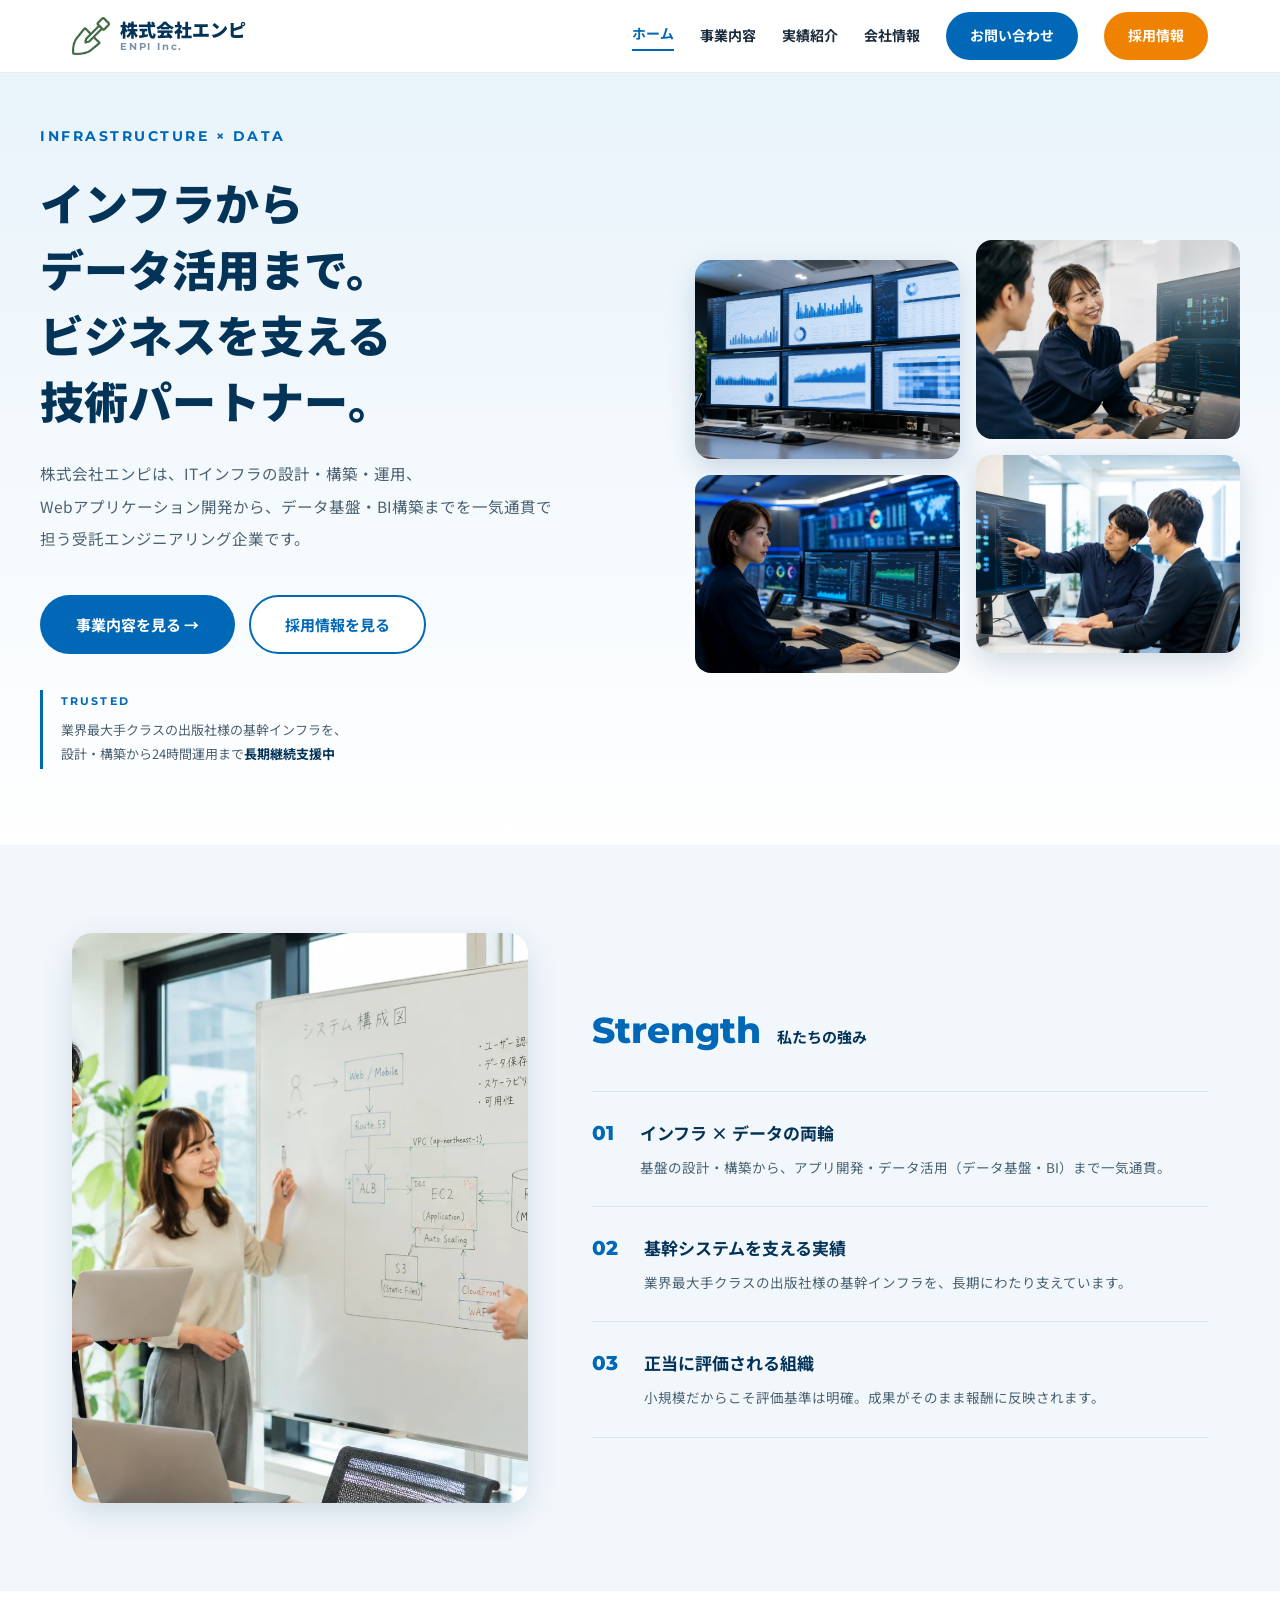
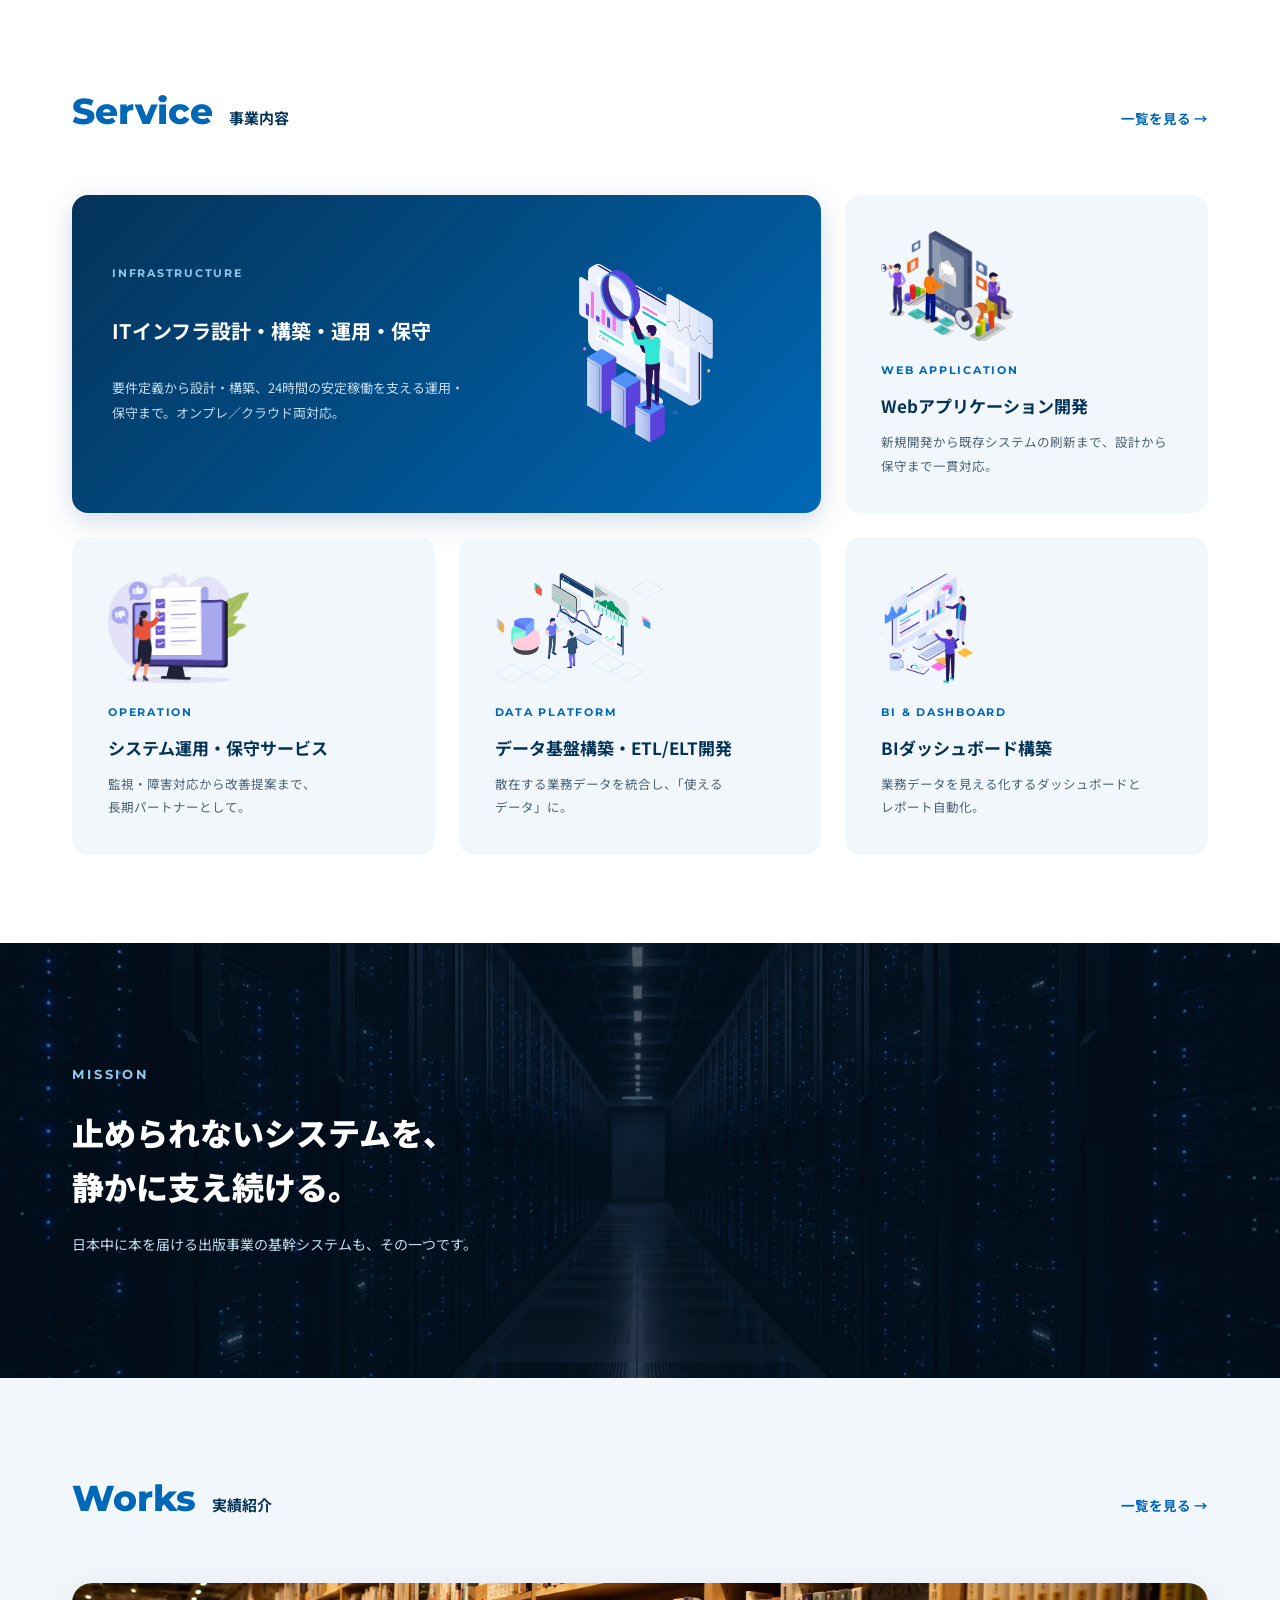
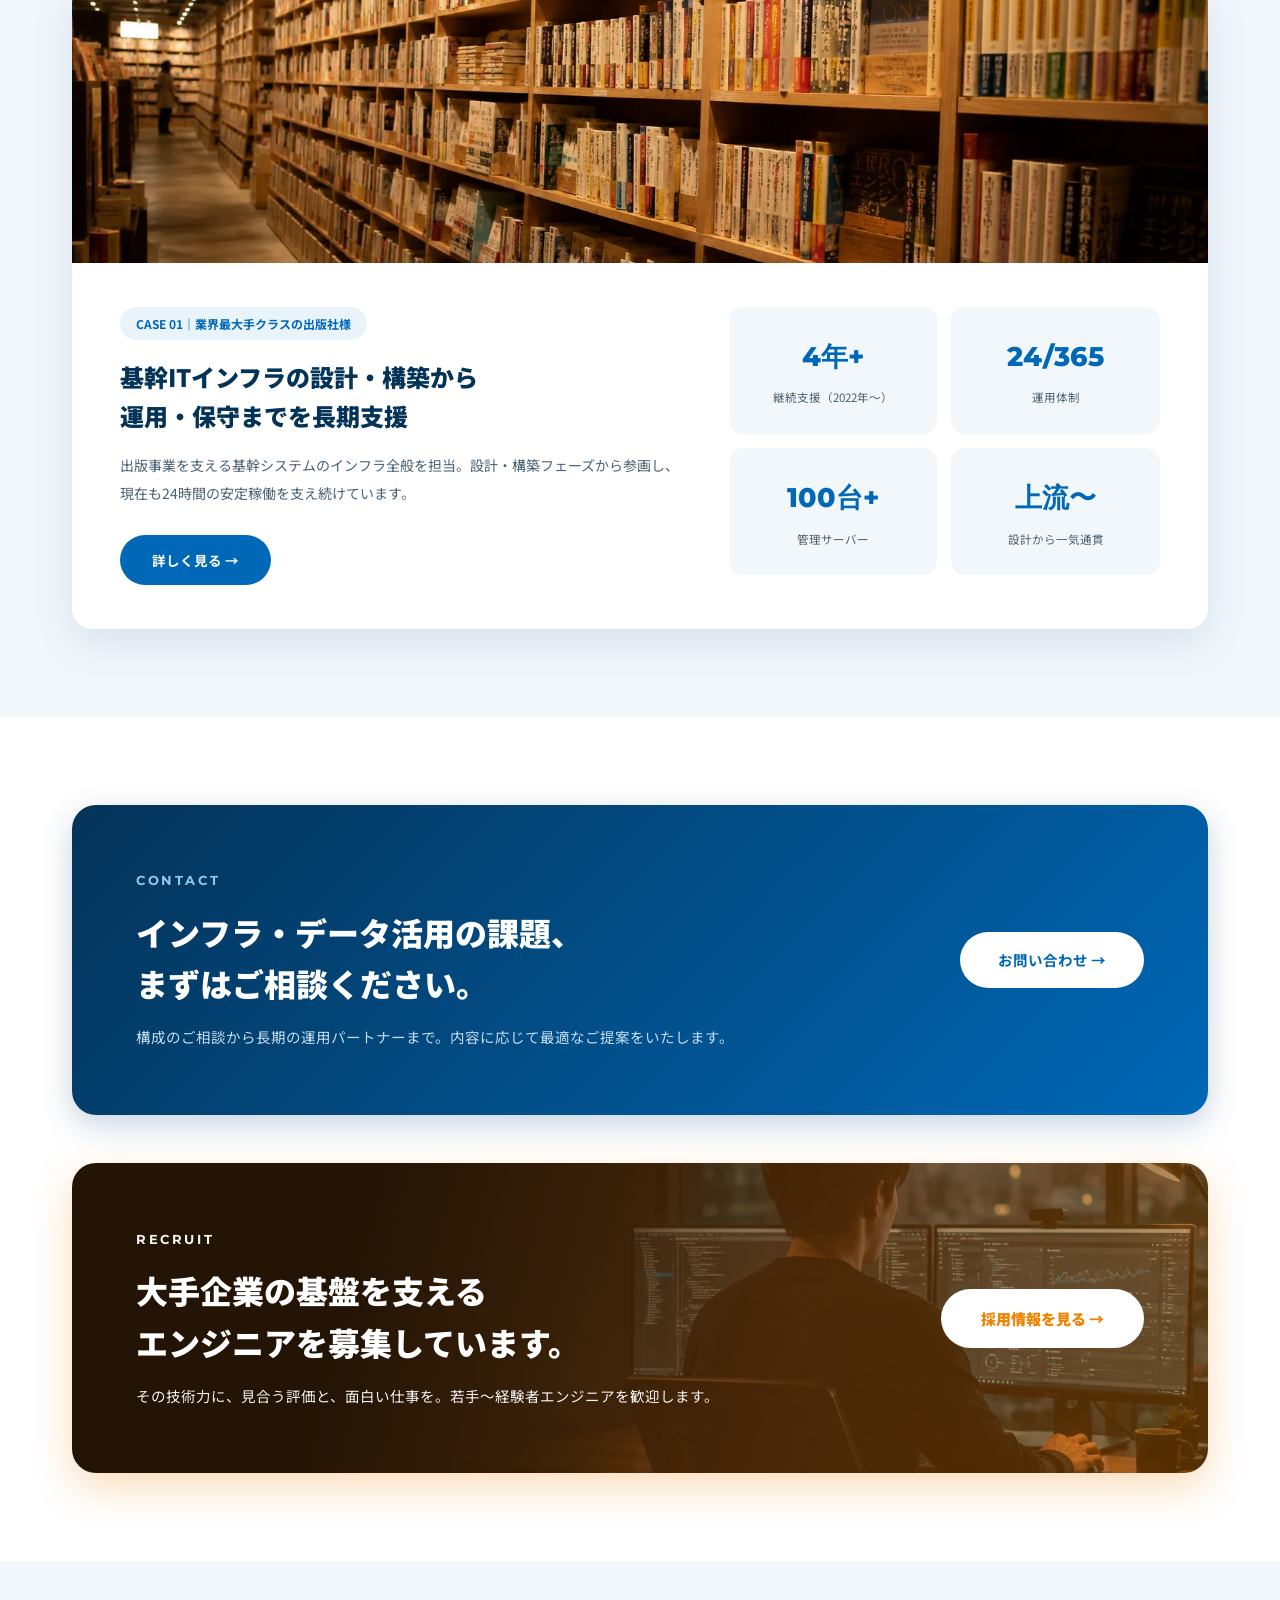
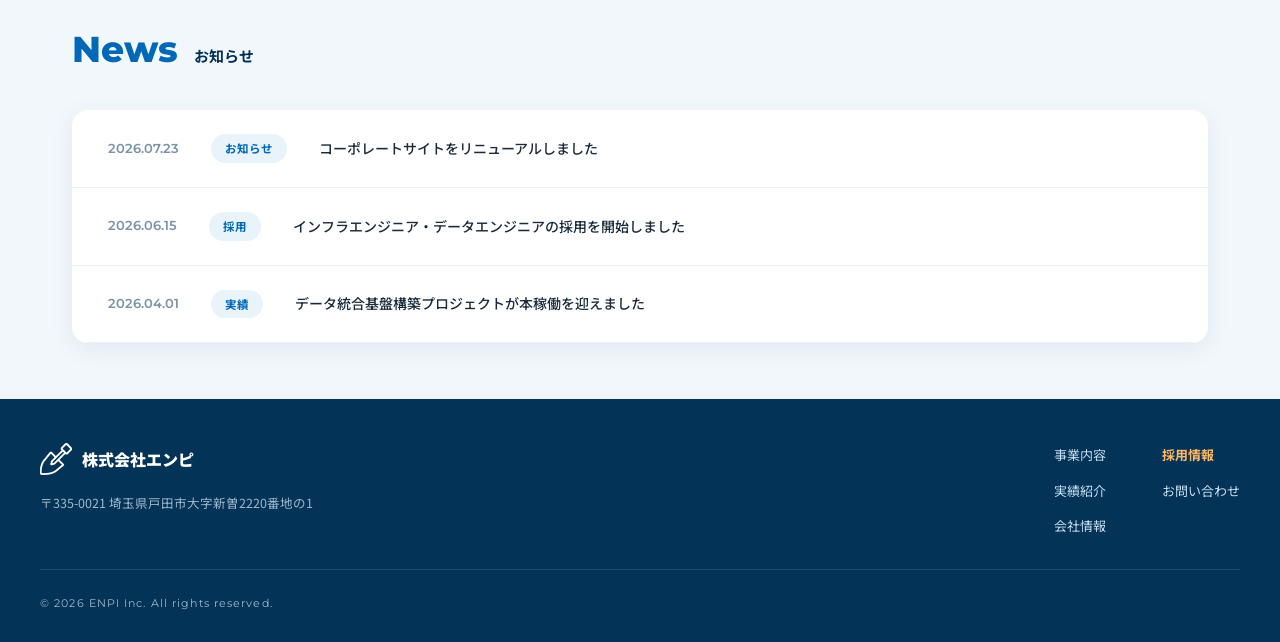
==== commit 858ad388: "Add files via upload" ====
--- a/index.html
+++ b/index.html
@@ -154,9 +154,22 @@
   </div>
 </section>
 
-<section class="sec">
-  <div class="container">
-    <div class="recruit-banner reveal" style="background:linear-gradient(105deg,rgba(38,21,4,.9) 25%,rgba(122,64,8,.6) 65%,rgba(239,130,0,.35)),url(asset/office-evening.webp) center/cover no-repeat">
+<section class="sec" style="padding-bottom:24px">
+  <div class="container">
+    <div class="cta-blue eq-h" style="border-radius:24px;padding:64px;display:flex;align-items:center;justify-content:space-between;gap:48px">
+      <div>
+        <p style="font-family:var(--en);font-size:13px;letter-spacing:.2em;font-weight:700;color:#8FC8EC;margin-bottom:14px">CONTACT</p>
+        <h3 style="font-size:32px;font-weight:900;line-height:1.6;margin-bottom:14px">インフラ・データ活用の課題、<br>まずはご相談ください。</h3>
+        <p style="font-size:14.5px;color:#C4DEF0;line-height:1.9">構成のご相談から長期の運用パートナーまで。内容に応じて最適なご提案をいたします。</p>
+      </div>
+      <a class="btn btn-white" href="contact.html" style="flex-shrink:0">お問い合わせ →</a>
+    </div>
+  </div>
+</section>
+
+<section class="sec" style="padding-top:24px">
+  <div class="container">
+    <div class="recruit-banner reveal eq-h" style="background:linear-gradient(105deg,rgba(38,21,4,.9) 25%,rgba(122,64,8,.6) 65%,rgba(239,130,0,.35)),url(asset/office-evening.webp) center/cover no-repeat">
       <div style="position:relative">
         <p class="kicker">RECRUIT</p>
         <h2>大手企業の基盤を支える<br>エンジニアを募集しています。</h2>
@@ -167,35 +180,13 @@
   </div>
 </section>
 
-<section class="sec sec-alt" style="padding:80px 0">
-  <div class="container">
-    <div class="sec-head" style="margin-bottom:40px"><span class="en">News</span><span class="ja">お知らせ</span></div>
+<section class="sec sec-alt news-sec" style="padding:56px 0">
+  <div class="container">
+    <div class="sec-head" style="margin-bottom:28px"><span class="en">News</span><span class="ja">お知らせ</span></div>
     <div class="news-list reveal">
-      <div class="row"><span class="date">2026.07.01</span><span class="cat">お知らせ</span><span class="ttl">コーポレートサイトをリニューアルしました</span></div>
+      <div class="row"><span class="date">2026.07.23</span><span class="cat">お知らせ</span><span class="ttl">コーポレートサイトをリニューアルしました</span></div>
       <div class="row"><span class="date">2026.06.15</span><span class="cat">採用</span><span class="ttl">インフラエンジニア・データエンジニアの採用を開始しました</span></div>
       <div class="row"><span class="date">2026.04.01</span><span class="cat">実績</span><span class="ttl">データ統合基盤構築プロジェクトが本稼働を迎えました</span></div>
-    </div>
-  </div>
-</section>
-
-<section class="sec">
-  <div class="container company-grid" style="display:grid;grid-template-columns:1fr 1fr;gap:56px">
-    <div>
-      <div class="sec-head" style="margin-bottom:36px"><span class="en">Company</span><span class="ja">会社概要</span></div>
-      <dl class="def-table" style="margin:0">
-        <div class="row"><dt>商号</dt><dd>株式会社エンピ</dd></div>
-        <div class="row"><dt>所在地</dt><dd>埼玉県戸田市大字新曽2220番地の1</dd></div>
-        <div class="row"><dt>代表者</dt><dd>沼田 聡</dd></div>
-        <div class="row"><dt>設立</dt><dd>2022年8月</dd></div>
-        <div class="row"><dt>事業内容</dt><dd>システムエンジニアリングサービス</dd></div>
-      </dl>
-      <a class="more-link" href="company.html" style="display:inline-block;margin-top:24px">会社情報を見る →</a>
-    </div>
-    <div class="cta-blue" style="border-radius:20px;padding:56px 48px;display:flex;flex-direction:column;justify-content:center;align-items:flex-start;gap:18px">
-      <p style="font-family:var(--en);font-size:12px;letter-spacing:.2em;font-weight:700;color:#8FC8EC">CONTACT</p>
-      <h3 style="font-size:25px;font-weight:900;line-height:1.7">インフラ・データ活用の課題、<br>まずはご相談ください。</h3>
-      <p style="font-size:13.5px;color:#C4DEF0;line-height:1.9">構成のご相談から長期の運用パートナーまで。内容に応じて最適なご提案をいたします。</p>
-      <a class="btn btn-white" href="contact.html" style="margin-top:8px">お問い合わせ →</a>
     </div>
   </div>
 </section>
--- a/css/style.css
+++ b/css/style.css
@@ -8,9 +8,10 @@
 }
 *{box-sizing:border-box}
 body{margin:0;background:#fff;color:var(--ink);font-family:'Noto Sans JP',sans-serif;-webkit-font-smoothing:antialiased;line-height:1.8}
-/* 改行の最適化：見出しは行のバランスを取り、日本語は文節単位で折り返す（対応ブラウザのみ） */
-h1,h2,h3{text-wrap:balance}
-h1,h2,h3,.lead{word-break:auto-phrase}
+/* 改行の最適化：見出しは行のバランスを取り、本文は行末の孤立を防ぎ、日本語は文節単位で折り返す（対応ブラウザのみ） */
+h1,h2,h3,h4{text-wrap:balance}
+p,li,dd,figcaption{text-wrap:pretty}
+body{word-break:auto-phrase}
 a{color:var(--blue);text-decoration:none;transition:.2s}
 a:hover{color:#3390D5}
 img{max-width:100%;display:block}
@@ -77,7 +78,7 @@
 
 /* Hero (top) */
 .hero{background:linear-gradient(180deg,var(--sky) 0%,#fff 100%);overflow:hidden}
-.hero .inner{padding:88px 0 96px;display:grid;grid-template-columns:1.1fr 1fr;gap:56px;align-items:center}
+.hero .inner{padding:52px 0 76px;display:grid;grid-template-columns:1.1fr 1fr;gap:56px;align-items:center}
 .hero .kicker{font-family:var(--en);font-weight:700;font-size:14px;color:var(--blue);letter-spacing:.18em;margin-bottom:20px}
 .hero h1{font-size:44px;line-height:1.5;font-weight:900;margin-bottom:24px;color:var(--navy)}
 .hero .lead{font-size:15.5px;line-height:2.1;color:var(--gray);margin-bottom:40px}
@@ -138,6 +139,7 @@
 .cta-blue{background:linear-gradient(135deg,var(--navy),var(--blue));color:#fff;box-shadow:0 10px 32px rgba(0,60,120,.22)}
 .cta-orange{background:linear-gradient(120deg,var(--orange),#FFAA33);color:#fff;box-shadow:0 12px 36px rgba(239,130,0,.26)}
 .recruit-banner{border-radius:24px;background:linear-gradient(120deg,var(--orange),#FFAA33);color:#fff;padding:64px;display:flex;align-items:center;justify-content:space-between;gap:48px;box-shadow:0 14px 40px rgba(239,130,0,.28);position:relative;overflow:hidden}
+.eq-h{min-height:0;box-sizing:border-box}
 .recruit-banner .deco{position:absolute;border-radius:50%;background:rgba(255,255,255,.12)}
 .recruit-banner .kicker{font-family:var(--en);font-size:13px;letter-spacing:.2em;font-weight:700;margin-bottom:14px}
 .recruit-banner h2{font-size:32px;font-weight:900;margin-bottom:14px;line-height:1.6}
@@ -252,7 +254,7 @@
 .philosophy p{font-size:15px;color:#C4DEF0;line-height:2.2;max-width:620px;margin:0 auto}
 
 /* Recruit */
-.r-hero{background:linear-gradient(120deg,#3A2410,#7A4A08 45%,var(--orange));color:#fff;position:relative;overflow:hidden}
+.r-hero{background:linear-gradient(100deg,rgba(18,11,4,.88) 25%,rgba(58,36,16,.66) 55%,rgba(122,74,8,.4)),url(../asset/recruit-hero.webp) center/cover no-repeat;color:#fff;position:relative;overflow:hidden}
 .r-hero .inner{padding:96px 0 104px;position:relative;max-width:820px}
 .r-hero .kicker{font-family:var(--en);font-size:13px;letter-spacing:.22em;font-weight:700;color:#FFD8A3;margin-bottom:22px}
 .r-hero h1{font-size:46px;font-weight:900;line-height:1.55;margin-bottom:22px}
@@ -304,6 +306,7 @@
 .tabs{display:flex;gap:10px;margin-bottom:0}
 .tab-btn{font-family:inherit;font-size:14.5px;font-weight:700;padding:16px 32px;border:none;border-radius:14px 14px 0 0;background:var(--sky2);color:var(--gray);cursor:pointer;transition:.2s}
 .tab-btn.is-active{background:#fff;color:var(--blue);box-shadow:0 -6px 18px rgba(0,60,120,.06)}
+.tab-select{display:none}
 .tab-panel{display:none;background:#fff;border-radius:0 20px 20px 20px;box-shadow:0 10px 32px rgba(0,60,120,.08);padding:8px 0}
 .tab-panel.is-active{display:block}
 /* FAQ */
@@ -325,13 +328,21 @@
 input[type=text],input[type=email],input[type=tel],select,textarea{width:100%;font-family:inherit;font-size:14px;padding:13px 16px;border:1.5px solid #D5E2EC;border-radius:10px;background:#F8FBFD;color:var(--ink);transition:.2s}
 input:focus,select:focus,textarea:focus{outline:none;border-color:var(--blue);background:#fff;box-shadow:0 0 0 3px rgba(0,104,183,.12)}
 textarea{resize:vertical;min-height:140px}
+input[type=file]{width:100%;font-family:inherit;font-size:13.5px;color:var(--gray);padding:11px 14px;border:1.5px dashed #C2D3E0;border-radius:10px;background:#F8FBFD;cursor:pointer;transition:.2s}
+input[type=file]:hover{border-color:var(--blue);background:#fff}
+input[type=file]::file-selector-button{font-family:inherit;font-size:13px;font-weight:700;color:var(--blue);background:var(--sky);border:none;border-radius:8px;padding:8px 16px;margin-right:14px;cursor:pointer;transition:.2s}
+input[type=file]::file-selector-button:hover{background:var(--sky2)}
+.file-note{font-size:12px;color:var(--muted);margin-top:8px}
 .form-msg{display:none;background:#E8F7EE;border:1.5px solid #7BC89B;color:#1E6B40;border-radius:12px;padding:18px 24px;font-size:14px;font-weight:700;margin-bottom:24px}
 .form-msg.is-visible{display:block}
+.form-msg.is-error{background:#FDECEC;border-color:#E8A0A0;color:#B23B3B}
+.hp{position:absolute;left:-9999px;width:1px;height:1px;overflow:hidden}
+button[disabled]{opacity:.6;cursor:not-allowed}
 
 /* Footer */
 .site-footer{background:var(--navy);color:#9FB8CB}
-.site-footer .inner{padding:64px 0 40px}
-.site-footer .top{display:flex;justify-content:space-between;gap:48px;padding-bottom:44px;border-bottom:1px solid #12507E}
+.site-footer .inner{padding:44px 0 28px}
+.site-footer .top{display:flex;justify-content:space-between;gap:48px;padding-bottom:32px;border-bottom:1px solid #12507E}
 .site-footer .brand{color:#fff}
 .site-footer .addr{font-size:12.5px;line-height:1.9;margin-top:16px}
 .fnav{display:flex;gap:56px}
@@ -360,11 +371,11 @@
 
 /* Responsive */
 @media(max-width:960px){
-  .hero .inner{grid-template-columns:1fr;padding:32px 0 56px;gap:36px}
+  .hero .inner{grid-template-columns:1fr;padding:0 0 52px;gap:28px}
   .hero .inner > div{order:2}
   .hero .inner > .hero-photos{order:1;grid-template-columns:1fr;gap:0}
-  .hero-photos .ph:not(:nth-child(1)){display:none}
-  .hero-photos .ph:nth-child(1){transform:none;aspect-ratio:16/9;box-shadow:0 8px 24px rgba(0,60,120,.15)}
+  .hero-photos .ph:not(:nth-child(2)){display:none}
+  .hero-photos .ph:nth-child(2){transform:none;aspect-ratio:16/9;border-radius:0;box-shadow:0 8px 24px rgba(0,60,120,.15)}
   .strength-grid{grid-template-columns:1fr;gap:40px}
   .strength-photo{aspect-ratio:16/10}
   .proj-row{grid-template-columns:1fr;gap:28px}
@@ -393,6 +404,7 @@
   .layers-ops .l-name,.layers-ops .l-role{writing-mode:horizontal-tb}
   .svc-block .col:first-child{border-right:none;border-bottom:1px solid var(--line)}
   .cta-band,.recruit-banner{flex-direction:column;text-align:center;padding:44px 32px}
+  .eq-h{min-height:0}
   .steps{flex-direction:column;gap:12px}
   .step-arrow{justify-content:center;transform:rotate(90deg);padding:0}
   .company-grid{grid-template-columns:1fr !important}
@@ -409,16 +421,31 @@
   .hero h1 br,.hero-proof br,.img-band h2 br,.cta-band h2 br,.cta-blue h3 br,.recruit-banner h2 br,.r-hero h1 br,.iv-card h3 br,.case-hero h3 br,.br-pc{display:none}
   .grid-3,.grid-2,.svc-tiles,.num-grid{grid-template-columns:1fr}
   .svc-tile.is-primary{grid-column:span 1;grid-template-columns:1fr}
-  .svc-tile.is-primary .tile-illust{grid-column:1;grid-row:auto;height:130px;margin-bottom:18px}
-  .hero h1{font-size:32px}
+  .svc-tile.is-primary .tile-illust{grid-column:1;grid-row:auto;height:130px;margin-bottom:18px;object-position:left center}
+  .hero h1{font-size:32px;line-height:1.45;margin-bottom:18px}
+  .hero .kicker{margin-bottom:14px}
+  .hero .lead{font-size:14.5px;line-height:1.95;margin-bottom:28px}
+  .r-hero{background:linear-gradient(180deg,rgba(14,9,3,.9) 30%,rgba(40,24,8,.8) 70%,rgba(90,54,10,.72)),url(../asset/recruit-hero.webp) 88% center/cover no-repeat}
+  .r-hero .inner{padding:60px 0 68px}
   .r-hero h1{font-size:32px}
   .page-title .en{font-size:34px}
   .container{padding-left:20px;padding-right:20px}
   .stats-bar{grid-template-columns:1fr}
   .form-card{padding:32px 24px}
+  .sec{padding:52px 0}
+  .cta-blue{flex-direction:column !important;align-items:center !important;text-align:center;gap:18px;padding:44px 32px !important}
+  .cta-blue h3{font-size:24px !important}
   .case-media{height:180px}
   .case-hero .head{padding:32px 20px}
   .case-hero .head h2{font-size:22px;line-height:1.5}
   .news-list .row{flex-wrap:wrap;gap:10px 16px;padding:20px 16px}
   .news-list .ttl{flex-basis:100%;margin-top:2px;line-height:1.5}
+  .news-sec{padding:34px 0 !important}
+  .def-card .row,.def-table .row{grid-template-columns:92px 1fr;gap:12px;padding:16px 18px}
+  .def-card dd,.def-table .row dd{word-break:normal;overflow-wrap:anywhere}
+  .tabs{display:none}
+  .tab-select-label{display:block;font-size:12px;font-weight:700;color:var(--blue);letter-spacing:.04em;margin-bottom:8px}
+  .tab-select-label::before{content:"▼ ";font-size:9px;vertical-align:1px}
+  .tab-select{display:block;width:100%;font-family:inherit;font-size:16px;font-weight:700;color:var(--blue);padding:16px 60px 16px 18px;border:2px solid var(--blue);border-radius:12px;background:var(--sky) url("data:image/svg+xml,%3Csvg xmlns='http://www.w3.org/2000/svg' width='34' height='34' viewBox='0 0 34 34'%3E%3Ccircle cx='17' cy='17' r='17' fill='%230068B7'/%3E%3Cpath d='M11 14l6 6 6-6' fill='none' stroke='%23fff' stroke-width='2.4' stroke-linecap='round' stroke-linejoin='round'/%3E%3C/svg%3E") no-repeat right 12px center;-webkit-appearance:none;appearance:none;cursor:pointer;margin-bottom:16px;box-shadow:0 6px 20px rgba(0,60,120,.1)}
+  .tab-panel{border-radius:16px}
 }
